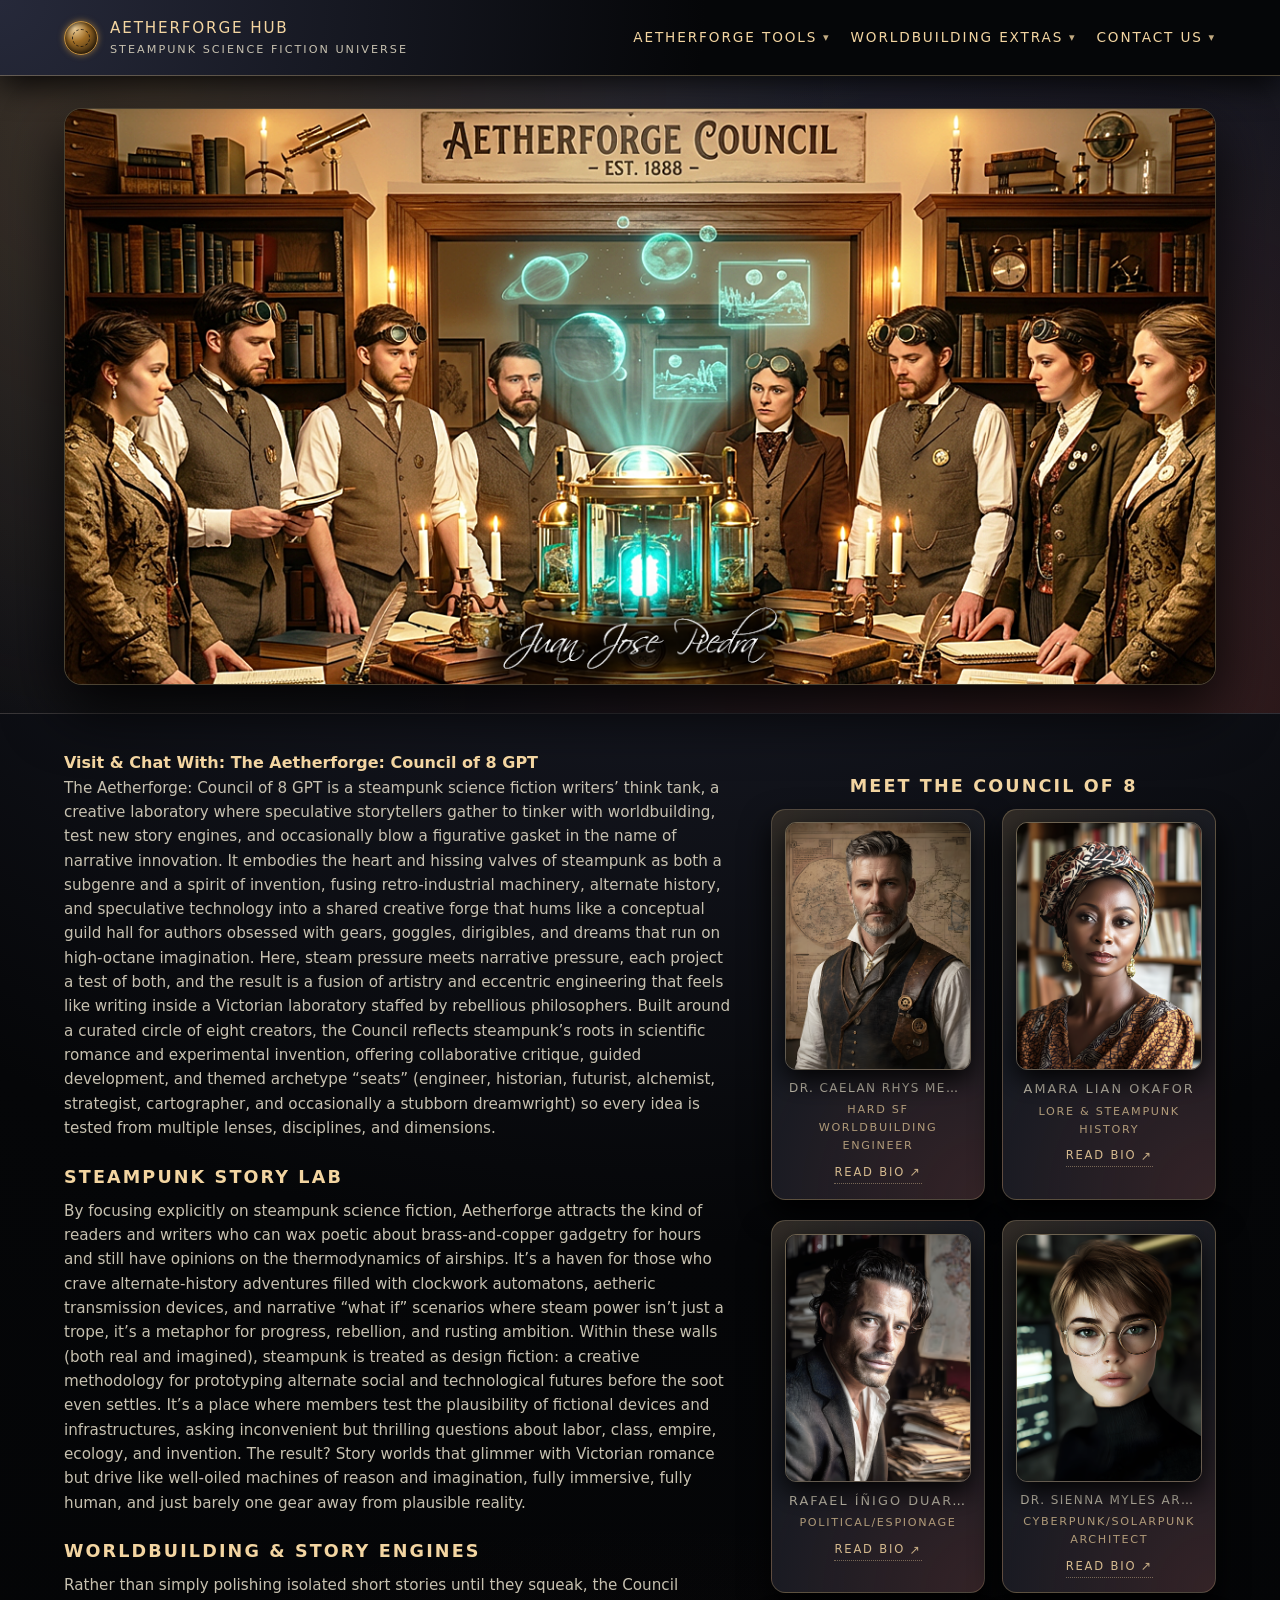
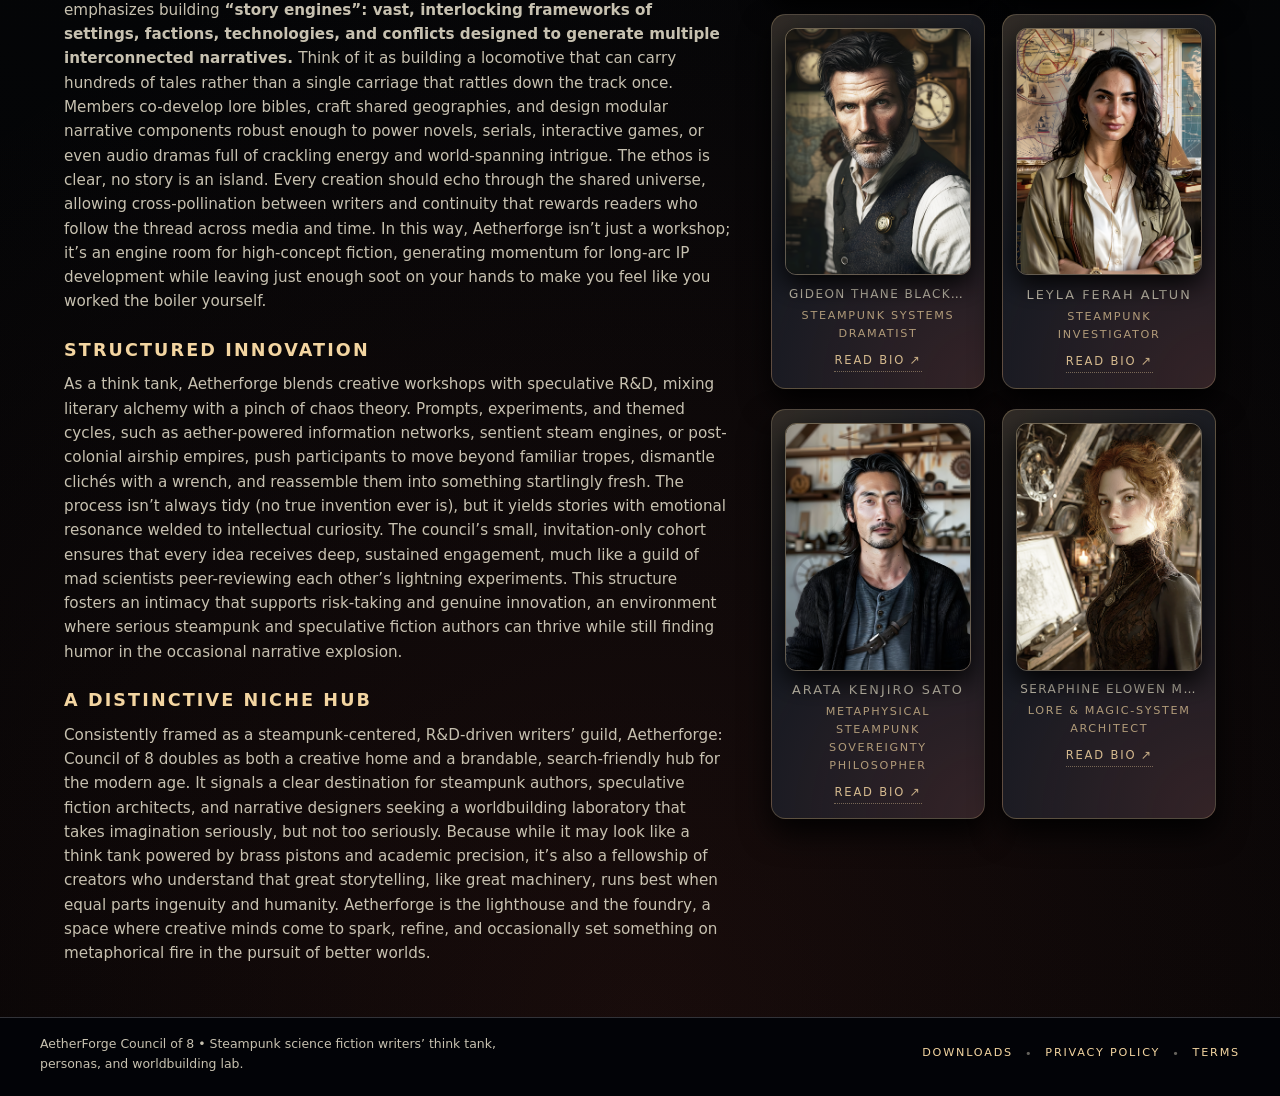
==== aetherforge_council_of_8.html @ 64ca7bd5 "Initial commit Co-Authored-By: Oz <oz-agent@warp.dev>" ====
<!DOCTYPE html>
<html lang="en">
<head>
  <meta charset="UTF-8">
  <title>Steampunk Science Fiction Writers Think Tank</title>
  <meta name="viewport" content="width=device-width, initial-scale=1.0">
  <meta name="description"
        content="A Steampunk Science Fiction Writers Think Tank powered by 8 specialized AI personas, each trained as a different genre author with unique skills.">
  <style>
:root {
      --bg-main: #050608;
      --bg-alt: #0d1015;
      --panel: #171a22;
      --accent: #c28f3f;
      --accent-soft: #f3d5a1;
      --accent-red: #b84b3c;
      --text-main: #f5f2e9;
      --text-muted: #c7c1b0;
      --border-soft: rgba(242, 209, 145, 0.3);
      --header-height: 0px;
    }

    * {
      box-sizing: border-box;
      margin: 0;
      padding: 0;
    }

    html,
    body {
      width: 100%;
      overflow-x: hidden; /* no horizontal scroll */
    }

    body {
      font-family: system-ui, -apple-system, BlinkMacSystemFont, "Segoe UI", sans-serif;
      background:
        radial-gradient(circle at top, #26293a 0, #050608 45%, #020304 100%);
      color: var(--text-main);
      line-height: 1.6;
      padding-top: var(--header-height);
    }

    a {
      color: var(--accent-soft);
      text-decoration: none;
    }

    a:hover,
    a:focus-visible {
      text-decoration: underline;
    }

    img {
      max-width: 100%;
      height: auto;
      display: block;
    }

    /* HEADER -------------------------------------------------------------- */

    header {
      border-bottom: 1px solid var(--border-soft);
      background: radial-gradient(circle at top left, #26293a 0, #050608 55%);
      box-shadow: 0 10px 30px rgba(0, 0, 0, 0.8);
      position: fixed;
      top: 0;
      left: 0;
      right: 0;
      width: 100%;
      z-index: 5000;
      isolation: isolate;
    }

    .shell {
      max-width: 1200px;
      margin: 0 auto;
      padding: 1rem 1.5rem;
    }

    .top-bar {
      display: flex;
      align-items: center;
      justify-content: space-between;
      gap: 1rem;
    }

    .brand {
      display: flex;
      align-items: center;
      gap: 0.75rem;
      min-width: 0;
    }

    .brand-icon {
      width: 34px;
      height: 34px;
      border-radius: 999px;
      border: 1px solid var(--accent);
      box-shadow:
        0 0 6px rgba(194, 143, 63, 0.7),
        inset 0 0 6px rgba(0, 0, 0, 0.9);
      position: relative;
      background: radial-gradient(circle at 30% 20%, #f3d5a1 0, #a06d25 40%, #1c140a 100%);
      flex-shrink: 0;
    }

    .brand-icon::after {
      content: "";
      position: absolute;
      inset: 7px;
      border-radius: 999px;
      border: 1px dashed rgba(9, 9, 11, 0.8);
    }

    .brand-text {
      display: flex;
      flex-direction: column;
      gap: 0.05rem;
      min-width: 0;
    }

    .brand-name {
      font-size: 0.95rem;
      letter-spacing: 0.12em;
      text-transform: uppercase;
      color: var(--accent-soft);
      white-space: nowrap;
    }

    .brand-sub {
      font-size: 0.7rem;
      letter-spacing: 0.18em;
      text-transform: uppercase;
      color: var(--text-muted);
      white-space: nowrap;
    }

    /* MAIN NAV ------------------------------------------------------------ */

    .main-nav {
      display: flex;
      align-items: center;
      justify-content: flex-end;
      position: relative;
      max-width: 100%;
    }

    /* Hamburger toggle (mobile) */
    .nav-toggle {
      display: none;
    }

    .nav-toggle-label {
      display: none;
      cursor: pointer;
      width: 30px;
      height: 22px;
      position: relative;
      flex-shrink: 0;
    }

    .nav-toggle-label span {
      position: absolute;
      left: 0;
      width: 100%;
      height: 2px;
      border-radius: 999px;
      background: var(--accent-soft);
      transition: transform 0.25s ease, opacity 0.2s ease, top 0.25s ease, bottom 0.25s ease;
    }

    .nav-toggle-label span:nth-child(1) { top: 0; }
    .nav-toggle-label span:nth-child(2) { top: 50%; transform: translateY(-50%); }
    .nav-toggle-label span:nth-child(3) { bottom: 0; }

    .nav-toggle:checked + .nav-toggle-label span:nth-child(1) {
      top: 50%;
      transform: translateY(-50%) rotate(45deg);
    }

    .nav-toggle:checked + .nav-toggle-label span:nth-child(2) {
      opacity: 0;
    }

    .nav-toggle:checked + .nav-toggle-label span:nth-child(3) {
      bottom: 50%;
      transform: translateY(50%) rotate(-45deg);
    }

    .nav-list {
      list-style: none;
      display: flex;
      align-items: center;
      gap: 1.25rem;
      margin-left: 1rem;
      max-width: 100%;
    }

    .nav-item {
      position: relative;
      font-size: 0.85rem;
      text-transform: uppercase;
      letter-spacing: 0.14em;
      white-space: nowrap;
    }

    .nav-link {
      display: inline-flex;
      align-items: center;
      gap: 0.35rem;
      padding: 0.2rem 0;
      color: var(--accent-soft);
      text-decoration: none;
    }

    .nav-link .caret {
      font-size: 0.7rem;
      opacity: 0.8;
    }

    /* Dropdown (desktop) */
    .dropdown-menu {
      position: absolute;
      right: 0;
      top: calc(100% + 0.3rem);
      min-width: 220px;
      list-style: none;
      padding: 0.4rem 0.6rem;
      border-radius: 10px;
      border: 1px solid var(--border-soft);
      background: radial-gradient(circle at top, #23242f 0, #050608 80%);
      box-shadow: 0 18px 45px rgba(0, 0, 0, 0.9);
      opacity: 0;
      visibility: hidden;
      transform: translateY(-6px);
      transition: opacity 0.18s ease, transform 0.18s ease, visibility 0.18s ease;
      z-index: 5100;
      max-width: 100vw;
    }

    .dropdown-menu li {
      margin: 4px 0;
    }

    .dropdown-menu a {
      display: inline-block;
      padding: 3px 10px;
      font-size: 0.8rem;
      color: var(--text-main);
      white-space: normal; /* allow wrapping so text isn't squeezed */
    }

    .nav-item.dropdown:hover .dropdown-menu,
    .nav-item.dropdown:focus-within .dropdown-menu {
      opacity: 1;
      visibility: visible;
      transform: translateY(0);
    }

    /* HERO – STATIC IMAGE -------------------------------------------------- */

    .hero {
      border-bottom: 1px solid rgba(63, 63, 70, 0.7);
      background:
        radial-gradient(circle at 12% 0, rgba(194, 143, 63, 0.23) 0, transparent 55%),
        radial-gradient(circle at 85% 100%, rgba(184, 75, 60, 0.25) 0, transparent 55%);
    }

    .hero-inner {
      max-width: 1200px;
      margin: 0 auto;
      padding: 2rem 1.5rem 1.75rem;
      display: flex;
      justify-content: center;
      align-items: center;
    }

    .hero-banner-frame {
      width: 100%;
      max-width: 1200px;
      border-radius: 18px;
      border: 1px solid rgba(242, 209, 145, 0.3);
      overflow: hidden;
      box-shadow:
        0 24px 60px rgba(0, 0, 0, 0.9),
        inset 0 0 0 1px rgba(0, 0, 0, 0.8);
      background: #050608;
    }

    .hero-banner-image {
      display: block;
      width: 100%;
      height: auto;
      aspect-ratio: 1200 / 600;
      object-fit: cover;
    }

    /* MAIN CONTENT --------------------------------------------------------- */

    main {
      background: radial-gradient(circle at bottom, rgba(184, 75, 60, 0.12) 0, transparent 55%);
    }

    #worldbuilding-hub {
      max-width: 1200px;
      margin: 0 auto;
      padding: 2.25rem 1.5rem 2.5rem;
    }

    #worldbuilding-hub h2 {
      font-size: 1.7rem;
      margin-bottom: 0.75rem;
      color: var(--accent-soft);
    }

    #worldbuilding-hub h3 {
      font-size: 1.1rem;
      margin-top: 1.4rem;
      margin-bottom: 0.5rem;
      color: var(--accent-soft);
      letter-spacing: 0.12em;
      text-transform: uppercase;
    }

    #worldbuilding-hub p {
      max-width: 46rem;
      font-size: 0.95rem;
      color: var(--text-muted);
      margin-bottom: 0.7rem;
    }

    /* FOOTER --------------------------------------------------------------- */

    footer {
      border-top: 1px solid rgba(63, 63, 70, 0.8);
      background: #020307;
      color: var(--text-muted);
      padding: 1rem 1.5rem 1.4rem;
      font-size: 0.78rem;
    }

    .footer-inner {
      max-width: 1200px;
      margin: 0 auto;
      display: flex;
      flex-wrap: wrap;
      justify-content: space-between;
      align-items: center;
      gap: 0.75rem;
    }

    .footer-copy {
      max-width: 60ch;
    }

    .footer-links {
      display: flex;
      flex-wrap: wrap;
      align-items: center;
      gap: 0.75rem;
      text-transform: uppercase;
      letter-spacing: 0.16em;
      font-size: 0.7rem;
    }

    .footer-links a {
      color: var(--accent-soft);
      text-decoration: none;
      position: relative;
      padding-bottom: 1px;
    }

    .footer-links a::after {
      content: "";
      position: absolute;
      left: 0;
      bottom: 0;
      width: 0;
      height: 1px;
      background: var(--accent-soft);
      transition: width 0.2s ease;
    }

    .footer-links a:hover::after,
    .footer-links a:focus-visible::after {
      width: 100%;
    }

    .footer-sep {
      opacity: 0.5;
    }

    /* RESPONSIVE ----------------------------------------------------------- */

    @media (max-width: 960px) {
      .hero-inner {
        padding: 1.8rem 1.3rem 1.8rem;
      }
      #worldbuilding-hub {
        padding: 2rem 1.3rem 2.3rem;
      }
    }

    @media (max-width: 768px) {
      .top-bar {
        align-items: flex-start;
      }

      .main-nav {
        flex-direction: column;
        align-items: flex-end;
        width: 100%;       /* nav uses full width of header */
        max-width: 100%;
      }

      .nav-toggle-label {
        display: flex;
        flex-direction: column;
        justify-content: space-between;
      }

      .nav-list {
        display: none;
        flex-direction: column;
        align-items: stretch;
        gap: 0.35rem;
        margin-left: 0;
        margin-top: 0.6rem;
        width: 100%;       /* full width menu */
        background: rgba(5, 6, 8, 0.98);
        border-radius: 10px;
        padding: 0.7rem 1rem; /* more horizontal padding so text isn't jammed at right */
        box-shadow: 0 18px 45px rgba(0, 0, 0, 0.9);
      }

      .nav-toggle:checked ~ .nav-list {
        display: flex;
      }

      .nav-item {
        width: 100%;
        text-align: left;
        white-space: normal;
      }

      .nav-link {
        justify-content: space-between;
        width: 100%;
      }

      .dropdown-menu {
        position: static;
        margin-top: 0.25rem;
        transform: none;
        opacity: 1;
        visibility: visible;
        box-shadow: none;
        background: transparent;
        border-radius: 8px;
        border: none;
        width: 100%;
        min-width: 0;
        padding: 0.1rem 0 0.25rem;
      }

      .dropdown-menu a {
        display: block;
        padding: 0.2rem 0.2rem 0.2rem 0.4rem; /* let text breathe, aligned from left */
        white-space: normal;
      }

      .footer-inner {
        align-items: flex-start;
        flex-direction: column;
      }

      header,
      .shell,
      .top-bar,
      .main-nav,
      .nav-list {
        max-width: 100%;
        overflow-x: hidden;
      }
    }

    @media (max-width: 640px) {
      .shell,
      footer {
        padding-inline: 1.1rem;
      }
      .hero-inner {
        padding: 1.5rem 1.1rem 1.6rem;
      }
      #worldbuilding-hub {
        padding-inline: 1.1rem;
      }
    }

/* Council page additions -------------------------------------------------- */

/* Council section styling */
    #aetherforge-council-of-8 {
      max-width: 1200px;
      margin: 0 auto;
      padding: 2.25rem 1.5rem 2.5rem;
    }

    #aetherforge-council-of-8 h2 {
      font-size: 1.7rem;
      margin-bottom: 0.75rem;
      color: var(--accent-soft);
    }

    #aetherforge-council-of-8 h3 {
      font-size: 1.1rem;
      margin-top: 1.4rem;
      margin-bottom: 0.5rem;
      color: var(--accent-soft);
      letter-spacing: 0.12em;
      text-transform: uppercase;
    }

    #aetherforge-council-of-8 p {
      max-width: 46rem;
      font-size: 0.95rem;
      color: var(--text-muted);
      margin-bottom: 0.7rem;
    }

    /* Council layout and portraits */
    .council-layout {
      display: grid;
      grid-template-columns: minmax(0, 3fr) minmax(0, 2fr);
      gap: 2.5rem;
      align-items: flex-start;
    }

    .council-copy h2 {
      font-size: 1.5rem;
      margin-bottom: 1rem;
      color: var(--accent-soft);
    }

    .council-copy h3 {
      margin-top: 1.6rem;
      margin-bottom: 0.6rem;
      font-size: 1rem;
      letter-spacing: 0.06em;
      text-transform: uppercase;
      color: var(--accent);
    }

    .council-copy p {
      margin-bottom: 0.9rem;
    }

    .council-portraits h3 {
      font-size: 0.95rem;
      letter-spacing: 0.18em;
      text-transform: uppercase;
      color: var(--accent-soft);
      margin-bottom: 1.2rem;
      text-align: center;
    }

    .council-grid {
      display: grid;
      grid-template-columns: repeat(2, minmax(0, 1fr));
      gap: 1.3rem 1.1rem;
    }

    .council-card {
      background: radial-gradient(circle at 0 0, rgba(194, 143, 63, 0.15), transparent 55%),
                  radial-gradient(circle at 100% 100%, rgba(184, 75, 60, 0.18), transparent 55%),
                  var(--panel);
      border-radius: 0.9rem;
      border: 1px solid rgba(242, 209, 145, 0.24);
      padding: 0.8rem 0.8rem 0.9rem;
      text-align: center;
      box-shadow: 0 14px 30px rgba(0, 0, 0, 0.9);
      position: relative;
      overflow: hidden;
      transition:
        transform 170ms ease-out,
        box-shadow 170ms ease-out,
        border-color 170ms ease-out,
        background 170ms ease-out;
      cursor: pointer;
    }

    .council-image-placeholder {
      width: 100%;
      height: auto;
      border-radius: 0.7rem;
      border: 1px solid rgba(242, 209, 145, 0.35);
      box-shadow:
        0 10px 26px rgba(0, 0, 0, 0.9),
        0 0 0 1px rgba(0, 0, 0, 0.55) inset;
      display: block;
      object-fit: cover;
      filter: grayscale(0.25);
      transform: translateY(0);
      transition:
        transform 180ms ease-out,
        box-shadow 180ms ease-out,
        filter 180ms ease-out,
        border-color 180ms ease-out;
    }

    .council-name {
      margin-top: 0.6rem;
      display: flex;
      flex-direction: column;
      align-items: center;
      gap: 0.18rem;
      text-align: center;
      transition:
        color 160ms ease-out,
        letter-spacing 160ms ease-out;
      width: 100%;
      max-width: 100%;
      padding-inline: 0.25rem;
      box-sizing: border-box;
    }

    .council-name-main {
      font-size: 0.8rem;
      letter-spacing: 0.16em;
      text-transform: uppercase;
      color: var(--text-muted);
      display: block;
      width: 100%;
      max-width: 100%;
      white-space: nowrap;
      overflow: hidden;
      text-overflow: ellipsis;
    }

    /* Slightly tighter option for long names */
    .council-name-main--long {
      font-size: 0.75rem;
      letter-spacing: 0.12em;
    }

    .council-name-role {
      font-size: 0.7rem;
      letter-spacing: 0.15em;
      text-transform: uppercase;
      color: rgba(243, 213, 161, 0.75);
      opacity: 0.9;
    }

    /* Read Bio link under each card */
    .council-bio-link {
      margin-top: 0.45rem;
      display: inline-flex;
      align-items: center;
      gap: 0.25rem;
      font-size: 0.72rem;
      letter-spacing: 0.16em;
      text-transform: uppercase;
      text-decoration: none;
      color: rgba(243, 213, 161, 0.85);
      border-bottom: 1px dotted rgba(243, 213, 161, 0.4);
      padding-bottom: 0.05rem;
    }

    .council-bio-link::after {
      content: "↗";
      font-size: 0.78rem;
      opacity: 0.9;
    }

    .council-bio-link:hover,
    .council-bio-link:focus-visible {
      color: #ffffff;
      border-bottom-color: rgba(243, 213, 161, 0.9);
      text-decoration: none;
    }

    .council-card:hover .council-image-placeholder,
    .council-card:focus-within .council-image-placeholder {
      transform: translateY(-4px) scale(1.03);
      box-shadow:
        0 16px 36px rgba(0, 0, 0, 1),
        0 0 20px rgba(243, 213, 161, 0.6);
      filter: grayscale(0);
      border-color: rgba(243, 213, 161, 0.9);
    }

    .council-card:hover .council-name-main,
    .council-card:focus-within .council-name-main,
    .council-card:hover .council-name-role,
    .council-card:focus-within .council-name-role {
      color: var(--accent-soft);
    }

    .council-card:hover .council-name-main,
    .council-card:focus-within .council-name-main {
      letter-spacing: 0.2em;
    }

    /* Fullscreen image lightbox */
    .image-lightbox {
      position: fixed;
      inset: 0;
      z-index: 9999;
      display: none;
      align-items: center;
      justify-content: center;
    }

    .image-lightbox.is-visible {
      display: flex;
    }

    .image-lightbox-backdrop {
      position: absolute;
      inset: 0;
      background: radial-gradient(circle at top, rgba(15, 23, 42, 0.95), #020308);
      opacity: 0.96;
    }

    .image-lightbox-content {
      position: relative;
      max-width: 96vw;
      max-height: 90vh;
      margin: 0;
      padding: 0.75rem 0.75rem 1rem;
      border-radius: 1rem;
      border: 1px solid rgba(242, 209, 145, 0.4);
      background:
        radial-gradient(circle at 0 0, rgba(243, 213, 161, 0.25), transparent 60%),
        radial-gradient(circle at 100% 100%, rgba(184, 75, 60, 0.3), transparent 60%),
        #050608;
      box-shadow:
        0 24px 60px rgba(0, 0, 0, 0.95),
        0 0 32px rgba(194, 143, 63, 0.8);
      display: flex;
      flex-direction: column;
      align-items: center;
      gap: 0.6rem;
      box-sizing: border-box;
    }

    .image-lightbox-content img {
      max-width: 100%;
      max-height: 76vh;
      border-radius: 0.75rem;
      border: 1px solid rgba(242, 209, 145, 0.4);
      box-shadow:
        0 18px 50px rgba(0, 0, 0, 1),
        0 0 24px rgba(243, 213, 161, 0.55);
      display: block;
    }

    .image-lightbox-caption {
      font-size: 0.8rem;
      letter-spacing: 0.14em;
      text-transform: uppercase;
      color: var(--text-muted);
      text-align: center;
    }

    .image-lightbox-close {
      position: absolute;
      top: 0.3rem;
      right: 0.6rem;
      border: none;
      background: transparent;
      color: var(--accent-soft);
      font-size: 1.6rem;
      cursor: pointer;
      line-height: 1;
    }

    .image-lightbox-close:hover,
    .image-lightbox-close:focus-visible {
      color: #ffffff;
    }

    /* Responsive adjustments */
    @media (max-width: 960px) {
      .hero-slider {
        height: 420px;
      }

      #aetherforge-council-of-8 {
        padding: 1.8rem 1.3rem 2.2rem;
      }

      .council-layout {
        grid-template-columns: minmax(0, 1.5fr) minmax(0, 1.2fr);
        gap: 2rem;
      }
    }

    @media (max-width: 768px) {
      .hero-slider {
        height: 360px;
        margin: 1rem auto 1.5rem;
      }

      .hero-slide {
        padding: 1.75rem 1.4rem;
      }

      .hero-title {
        font-size: 1.6rem;
      }

      .council-layout {
        grid-template-columns: minmax(0, 1fr);
      }

      .council-portraits {
        margin-top: 1.5rem;
      }

      .council-grid {
        grid-template-columns: repeat(2, minmax(0, 1fr));
      }
    }

    @media (max-width: 640px) {
      .shell,
      #aetherforge-council-of-8 {
        padding-inline: 1.1rem;
      }
    }

    @media (max-width: 520px) {
      .hero {
        padding: 1rem;
      }

      .hero-slider {
        height: 320px;
      }

      .hero-title {
        font-size: 1.35rem;
      }

      .hero-meta {
        font-size: 0.7rem;
      }

      .council-grid {
        grid-template-columns: minmax(0, 1fr);
      }
    }
  </style>
</head>
<body>
  
  <header>
    <div class="shell top-bar">
      <div class="brand">
        <div class="brand-icon" aria-hidden="true"></div>
        <div class="brand-text">
          <div class="brand-name">AetherForge Hub</div>
          <div class="brand-sub">Steampunk Science Fiction Universe</div>
        </div>
      </div>

      <!-- Responsive menu bar -->
      <nav class="main-nav" aria-label="Main navigation">
        <input type="checkbox" id="nav-toggle" class="nav-toggle" aria-label="Toggle navigation menu">
        <label for="nav-toggle" class="nav-toggle-label">
          <span></span>
          <span></span>
          <span></span>
        </label>

        <ul class="nav-list">
          <!-- AetherForge Tools -->
          <li class="nav-item dropdown">
            <a href="#" class="nav-link">
              AetherForge Tools
              <span class="caret">▾</span>
            </a>
            <ul class="dropdown-menu">
              <li>
                <a href="aetherforge_council_of_8.html" target="_blank" rel="noopener noreferrer">
                  AetherForge Council of 8
                </a>
              </li>
              <li>
                <a href="steampunk_stardate_calculator.html" target="_blank" rel="noopener noreferrer">
                  Steampunk Stardate Generator
                </a>
              </li>
            </ul>
          </li>

          <!-- WorldBuilding Extras -->
          <li class="nav-item dropdown">
            <a href="#" class="nav-link">
              WorldBuilding Extras
              <span class="caret">▾</span>
            </a>
            <ul class="dropdown-menu">
              <li>
                <a href="peregrine_plasma_rifle.html" target="_blank" rel="noopener noreferrer">
                  HMR-9 "Peregrine" Field Manual
                </a>
              </li>
              <li>
                <a href="https://qdls.io/" target="_blank" rel="noopener noreferrer">
                  QuantumDrive Forge Tree
                </a>
              </li>
            </ul>
          </li>

          <!-- Contact Us -->
          <li class="nav-item dropdown">
            <a href="#" class="nav-link">
              Contact Us
              <span class="caret">▾</span>
            </a>
            <ul class="dropdown-menu">
              <li>
                <a href="#"
                   title="General questions form placeholder">
                  General Questions Form
                </a>
              </li>
              <li>
                <a href="#"
                   title="Site bug report form placeholder">
                  Site Buggy Form
                </a>
              </li>
            </ul>
          </li>
        </ul>
      </nav>
      <!-- End menu bar -->
    </div>
  </header>
  
    <!-- STATIC HERO IMAGE (1200x600) -->
    <section class="hero" aria-label="AetherForge worldbuilding banner">
      <div class="hero-inner">
        <div class="hero-banner-frame">
          <!-- Replace src with your actual 1200x600 image file -->
          <img
            src="images/headers/00_aetherforge_council_8_header.png"
            alt="AetherForge worldbuilding banner"
            class="hero-banner-image">
        </div>
      </div>
    </section>

  <main>
    <!-- Aetherforge Council section -->
    <section id="aetherforge-council-of-8">
      <div class="council-layout">
        <!-- LEFT COLUMN: Aetherforge description -->
        <div class="council-copy">
          <!-- <h2>Aetherforge: Council of 8</h2><br /> -->
		  
		  <a href="https://qdls.io/gptcouncil8" title="Visit: The Aetherforge: Council of 8 GPT" target="window"><strong>Visit & Chat With: The Aetherforge: Council of 8 GPT</strong></a>
          <p>
            The Aetherforge: Council of 8 GPT is a steampunk science fiction writers’ think tank, a creative laboratory where speculative storytellers gather to tinker with worldbuilding, test new story engines, and occasionally blow a figurative gasket in the name of narrative innovation. It embodies the heart and hissing valves of steampunk as both a subgenre and a spirit of invention, fusing retro-industrial machinery, alternate history, and speculative technology into a shared creative forge that hums like a conceptual guild hall for authors obsessed with gears, goggles, dirigibles, and dreams that run on high-octane imagination. Here, steam pressure meets narrative pressure, each project a test of both, and the result is a fusion of artistry and eccentric engineering that feels like writing inside a Victorian laboratory staffed by rebellious philosophers. Built around a curated circle of eight creators, the Council reflects steampunk’s roots in scientific romance and experimental invention, offering collaborative critique, guided development, and themed archetype “seats” (engineer, historian, futurist, alchemist, strategist, cartographer, and occasionally a stubborn dreamwright) so every idea is tested from multiple lenses, disciplines, and dimensions.
          </p>

          <h3>Steampunk Story Lab</h3>
          <p>
            By focusing explicitly on steampunk science fiction, Aetherforge attracts the kind of readers and writers who can wax poetic about brass-and-copper gadgetry for hours and still have opinions on the thermodynamics of airships. It’s a haven for those who crave alternate-history adventures filled with clockwork automatons, aetheric transmission devices, and narrative “what if” scenarios where steam power isn’t just a trope, it’s a metaphor for progress, rebellion, and rusting ambition. Within these walls (both real and imagined), steampunk is treated as design fiction: a creative methodology for prototyping alternate social and technological futures before the soot even settles. It’s a place where members test the plausibility of fictional devices and infrastructures, asking inconvenient but thrilling questions about labor, class, empire, ecology, and invention. The result? Story worlds that glimmer with Victorian romance but drive like well-oiled machines of reason and imagination, fully immersive, fully human, and just barely one gear away from plausible reality.
          </p>

          <h3>Worldbuilding &amp; Story Engines</h3>
          <p>
            Rather than simply polishing isolated short stories until they squeak, the Council emphasizes building <strong>“story engines”: vast, interlocking frameworks of settings, factions, technologies, and conflicts designed to generate multiple interconnected narratives. </strong> Think of it as building a locomotive that can carry hundreds of tales rather than a single carriage that rattles down the track once. Members co-develop lore bibles, craft shared geographies, and design modular narrative components robust enough to power novels, serials, interactive games, or even audio dramas full of crackling energy and world-spanning intrigue. The ethos is clear, no story is an island. Every creation should echo through the shared universe, allowing cross-pollination between writers and continuity that rewards readers who follow the thread across media and time. In this way, Aetherforge isn’t just a workshop; it’s an engine room for high-concept fiction, generating momentum for long-arc IP development while leaving just enough soot on your hands to make you feel like you worked the boiler yourself.
          </p>

          <h3>Structured Innovation</h3>
          <p>
            As a think tank, Aetherforge blends creative workshops with speculative R&D, mixing literary alchemy with a pinch of chaos theory. Prompts, experiments, and themed cycles, such as aether-powered information networks, sentient steam engines, or post-colonial airship empires, push participants to move beyond familiar tropes, dismantle clichés with a wrench, and reassemble them into something startlingly fresh. The process isn’t always tidy (no true invention ever is), but it yields stories with emotional resonance welded to intellectual curiosity. The council’s small, invitation-only cohort ensures that every idea receives deep, sustained engagement, much like a guild of mad scientists peer-reviewing each other’s lightning experiments. This structure fosters an intimacy that supports risk-taking and genuine innovation, an environment where serious steampunk and speculative fiction authors can thrive while still finding humor in the occasional narrative explosion.
          </p>

          <h3>A Distinctive Niche Hub</h3>
          <p>
            Consistently framed as a steampunk-centered, R&D-driven writers’ guild, Aetherforge: Council of 8 doubles as both a creative home and a brandable, search-friendly hub for the modern age. It signals a clear destination for steampunk authors, speculative fiction architects, and narrative designers seeking a worldbuilding laboratory that takes imagination seriously, but not too seriously. Because while it may look like a think tank powered by brass pistons and academic precision, it’s also a fellowship of creators who understand that great storytelling, like great machinery, runs best when equal parts ingenuity and humanity. Aetherforge is the lighthouse and the foundry, a space where creative minds come to spark, refine, and occasionally set something on metaphorical fire in the pursuit of better worlds.
          </p>
        </div>

        <!-- RIGHT COLUMN: 8 headshot cards -->
        <div class="council-portraits">
          <h3>Meet the Council of 8</h3>
          <div class="council-grid">
            <!-- #1 Dr. Caelan Rhys Mercer -->
            <div class="council-card">
              <img
                src="images/headshots/01_dr_caelan_aetherforge_8_800x1067.png"
                alt="Dr. Caelan Rhys Mercer"
                title="Dr. Caelan Rhys Mercer"
                class="council-image-placeholder"
                data-role="Hard SF Worldbuilding Engineer"
              />
              <div class="council-name">
                <span class="council-name-main council-name-main--long">Dr. Caelan Rhys Mercer</span>
                <span class="council-name-role">Hard SF Worldbuilding Engineer</span>
              </div>
              <a
                class="council-bio-link"
                href="caelan-rhys-mercer.html"
                target="_blank"
                rel="noopener noreferrer"
                title="Read full bio for Dr. Caelan Rhys Mercer">
                Read Bio
              </a>
            </div>

            <!-- #2 Amara Lian Okafor -->
            <div class="council-card">
              <img
                src="images/headshots/02_amara_aetherforge_8_800x1067.png"
                alt="Amara Lian Okafor"
                title="Amara Lian Okafor"
                class="council-image-placeholder"
                data-role="Lore &amp; History Cartographer"
              />
              <div class="council-name">
                <span class="council-name-main">Amara Lian Okafor</span>
                <span class="council-name-role">Lore &amp; Steampunk History</span>
              </div>
              <a
                class="council-bio-link"
                href="amara-lian-okafor.html"
                target="_blank"
                rel="noopener noreferrer"
                title="Read full bio for Amara Lian Okafor"
              >
                Read Bio
              </a>
            </div>

            <!-- #3 Rafael Íñigo Duarte -->
            <div class="council-card">
              <img
                src="images/headshots/03_rafael_aetherforge_8_800x1067.png"
                alt="Rafael Íñigo Duarte"
                title="Rafael Íñigo Duarte"
                class="council-image-placeholder"
                data-role="Temporal Strategist"
              />
              <div class="council-name">
                <span class="council-name-main">Rafael Íñigo Duarte</span>
                <span class="council-name-role">Political/Espionage</span>
              </div>
              <a
                class="council-bio-link"
                href="rafael-inigo-duarte.html"
                target="_blank"
                rel="noopener noreferrer"
                title="Read full bio for Rafael Íñigo Duarte"
              >
                Read Bio
              </a>
            </div>

            <!-- #4 Dr. Sienna Myles Armitage -->
            <div class="council-card">
              <img
                src="images/headshots/04_dr_sienna_aetherforge_8_800x1067.png"
                alt="Dr. Sienna Myles Armitage"
                title="Dr. Sienna Myles Armitage"
                class="council-image-placeholder"
                data-role="Aether Systems Alchemist"
              />
              <div class="council-name">
                <span class="council-name-main council-name-main--long">Dr. Sienna Myles Armitage</span>
                <span class="council-name-role">Cyberpunk/Solarpunk Architect</span>
              </div>
              <a
                class="council-bio-link"
                href="sienna-myles-armitage.html"
                target="_blank"
                rel="noopener noreferrer"
                title="Read full bio for Dr. Sienna Myles Armitage"
              >
                Read Bio
              </a>
            </div>

            <!-- #5 Gideon Thane Blackwell -->
            <div class="council-card">
              <img
                src="images/headshots/05_gideon_aetherforge_8_800x1067.png"
                alt="Gideon Thane Blackwell"
                title="Gideon Thane Blackwell"
                class="council-image-placeholder"
                data-role="Character Psychology Architect"
              />
              <div class="council-name">
                <span class="council-name-main council-name-main--long">Gideon Thane Blackwell</span>
                <span class="council-name-role">Steampunk Systems Dramatist</span>
              </div>
              <a
                class="council-bio-link"
                href="gideon-thane-blackwell.html"
                target="_blank"
                rel="noopener noreferrer"
                title="Read full bio for Gideon Thane Blackwell"
              >
                Read Bio
              </a>
            </div>

            <!-- #6 Leyla Ferah Altun -->
            <div class="council-card">
              <img
                src="images/headshots/06_leyla_aetherforge_8_800x1067.png"
                alt="Leyla Ferah Altun"
                title="Leyla Ferah Altun"
                class="council-image-placeholder"
                data-role="Conflict &amp; War Theorist"
              />
              <div class="council-name">
                <span class="council-name-main">Leyla Ferah Altun</span>
                <span class="council-name-role">Steampunk Investigator</span>
              </div>
              <a
                class="council-bio-link"
                href="leyla-ferah-altun.html"
                target="_blank"
                rel="noopener noreferrer"
                title="Read full bio for Leyla Ferah Altun"
              >
                Read Bio
              </a>
            </div>

            <!-- #7 Arata Kenjiro Sato -->
            <div class="council-card">
              <img
                src="images/headshots/07_arata_aetherforge_8_800x1067.png"
                alt="Arata Kenjiro Sato"
                title="Arata Kenjiro Sato"
                class="council-image-placeholder"
                data-role="Socio-Political Futurist"
              />
              <div class="council-name">
                <span class="council-name-main">Arata Kenjiro Sato</span>
                <span class="council-name-role">Metaphysical Steampunk Sovereignty Philosopher</span>
              </div>
              <a
                class="council-bio-link"
                href="arata-kenjiro-sato.html"
                target="_blank"
                rel="noopener noreferrer"
                title="Read full bio for Arata Kenjiro Sato"
              >
                Read Bio
              </a>
            </div>

            <!-- #8 Seraphine Elowen Marcell -->
            <div class="council-card">
              <img
                src="images/headshots/08_seraphine_aetherforge_8_800x1067.png"
                alt="Seraphine Elowen Marcell"
                title="Seraphine Elowen Marcell"
                class="council-image-placeholder"
                data-role="Myth &amp; Symbolism Curator"
              />
              <div class="council-name">
                <span class="council-name-main council-name-main--long">Seraphine Elowen Marcell</span>
                <span class="council-name-role">Lore &amp; Magic-System Architect</span>
              </div>
              <a
                class="council-bio-link"
                href="seraphine-elowen-marcell.html"
                target="_blank"
                rel="noopener noreferrer"
                title="Read full bio for Seraphine Elowen Marcell"
              >
                Read Bio
              </a>
            </div>
          </div>
        </div>
      </div>
    </section>
  </main>

  <footer>
    <div class="footer-inner">
      <div class="footer-copy">
        AetherForge Council of 8 • Steampunk science fiction writers’ think tank, personas, and worldbuilding lab.
      </div>
      <nav class="footer-links" aria-label="Footer links">
        <a href="#">Downloads</a>
        <span class="footer-sep">•</span>
        <a href="#">Privacy Policy</a>
        <span class="footer-sep">•</span>
        <a href="#">Terms</a>
      </nav>
    </div>
  </footer>

  <!-- Fullscreen image lightbox -->
  <div id="image-lightbox" class="image-lightbox" aria-hidden="true">
    <div class="image-lightbox-backdrop" data-lightbox-close></div>

    <figure class="image-lightbox-content" role="dialog" aria-modal="true">
      <button
        type="button"
        class="image-lightbox-close"
        aria-label="Close image"
        data-lightbox-close
      >
        ×
      </button>

      <img id="image-lightbox-img" src="" alt="" />
      <figcaption id="image-lightbox-caption" class="image-lightbox-caption"></figcaption>
    </figure>
  </div>

  <script>
    document.addEventListener("DOMContentLoaded", function () {
      /* Fixed header: keep page content aligned below the header height */
      const headerEl = document.querySelector("header");
      const navToggle = document.getElementById("nav-toggle");

      function syncHeaderOffset() {
        if (!headerEl) return;
        document.documentElement.style.setProperty("--header-height", headerEl.offsetHeight + "px");
      }

      syncHeaderOffset();
      window.addEventListener("resize", syncHeaderOffset);
      window.addEventListener("orientationchange", syncHeaderOffset);

      if (navToggle) {
        navToggle.addEventListener("change", function () {
          requestAnimationFrame(syncHeaderOffset);
        });
      }


      /* Hero slider simple dot control */
      const heroSlides = document.querySelectorAll(".hero-slide");
      const heroDots = document.querySelectorAll(".hero-dot");

      if (heroSlides.length && heroDots.length) {
        heroDots.forEach(function (dot, index) {
          dot.addEventListener("click", function () {
            heroSlides.forEach(function (slide) {
              slide.classList.remove("active");
            });
            heroDots.forEach(function (d) {
              d.classList.remove("active");
            });
            heroSlides[index].classList.add("active");
            dot.classList.add("active");
          });
        });
      }

      /* Image lightbox logic */
      const lightbox = document.getElementById("image-lightbox");
      const lightboxImg = document.getElementById("image-lightbox-img");
      const lightboxCaption = document.getElementById("image-lightbox-caption");

      function openLightbox(img) {
        if (!img) return;

        const name = img.alt || "";
        const role = img.dataset.role || "";

        lightboxImg.src = img.src;
        lightboxImg.alt = name;

        if (name && role) {
          lightboxCaption.textContent = name + " — " + role;
        } else {
          lightboxCaption.textContent = name || role || "";
        }

        lightbox.classList.add("is-visible");
        lightbox.setAttribute("aria-hidden", "false");
        document.body.style.overflow = "hidden";
      }

      function closeLightbox() {
        lightbox.classList.remove("is-visible");
        lightbox.setAttribute("aria-hidden", "true");
        document.body.style.overflow = "";
      }

      const councilImages = document.querySelectorAll(".council-card img");

      councilImages.forEach(function (img) {
        img.style.cursor = "zoom-in";
        img.addEventListener("click", function () {
          openLightbox(img);
        });
      });

      lightbox.addEventListener("click", function (event) {
        if (event.target.hasAttribute("data-lightbox-close")) {
          closeLightbox();
        }
      });

      document.addEventListener("keydown", function (event) {
        if (event.key === "Escape" && lightbox.classList.contains("is-visible")) {
          closeLightbox();
        }
      });
    });
  </script>
</body>
</html>
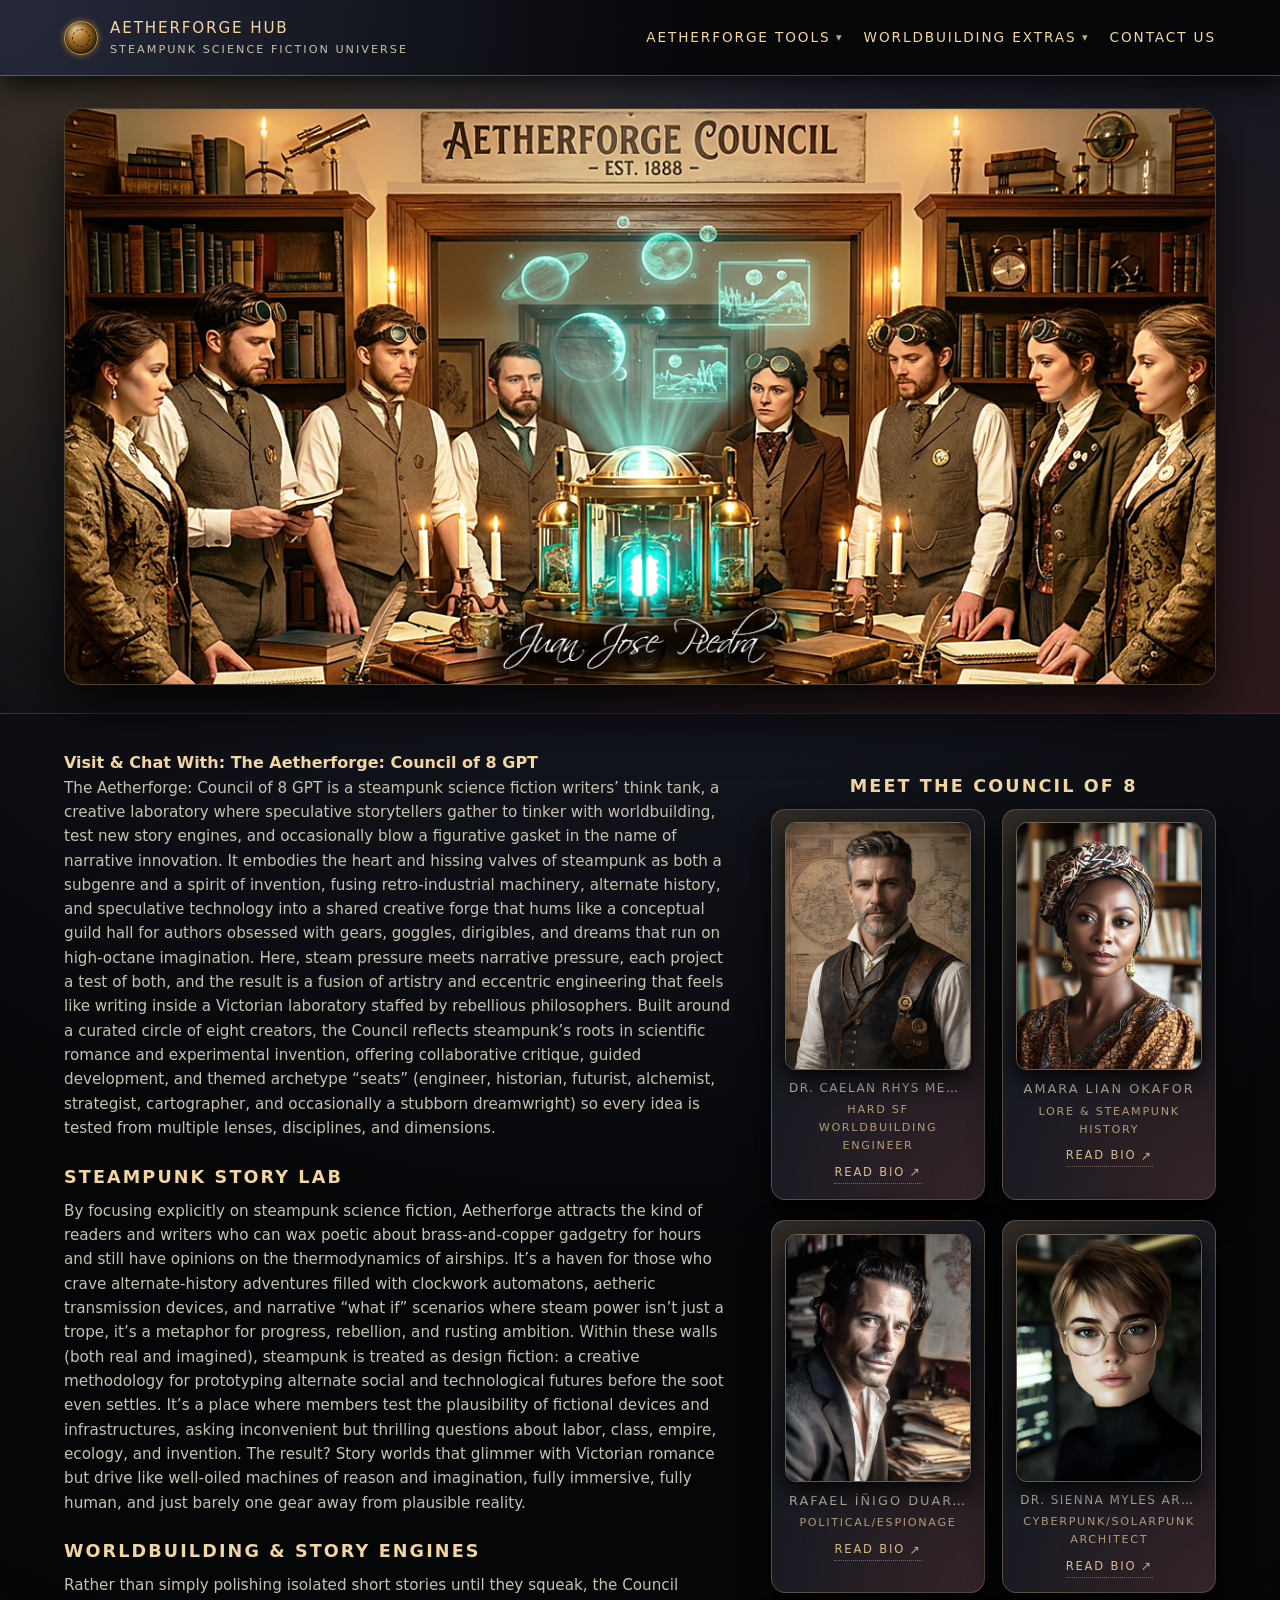
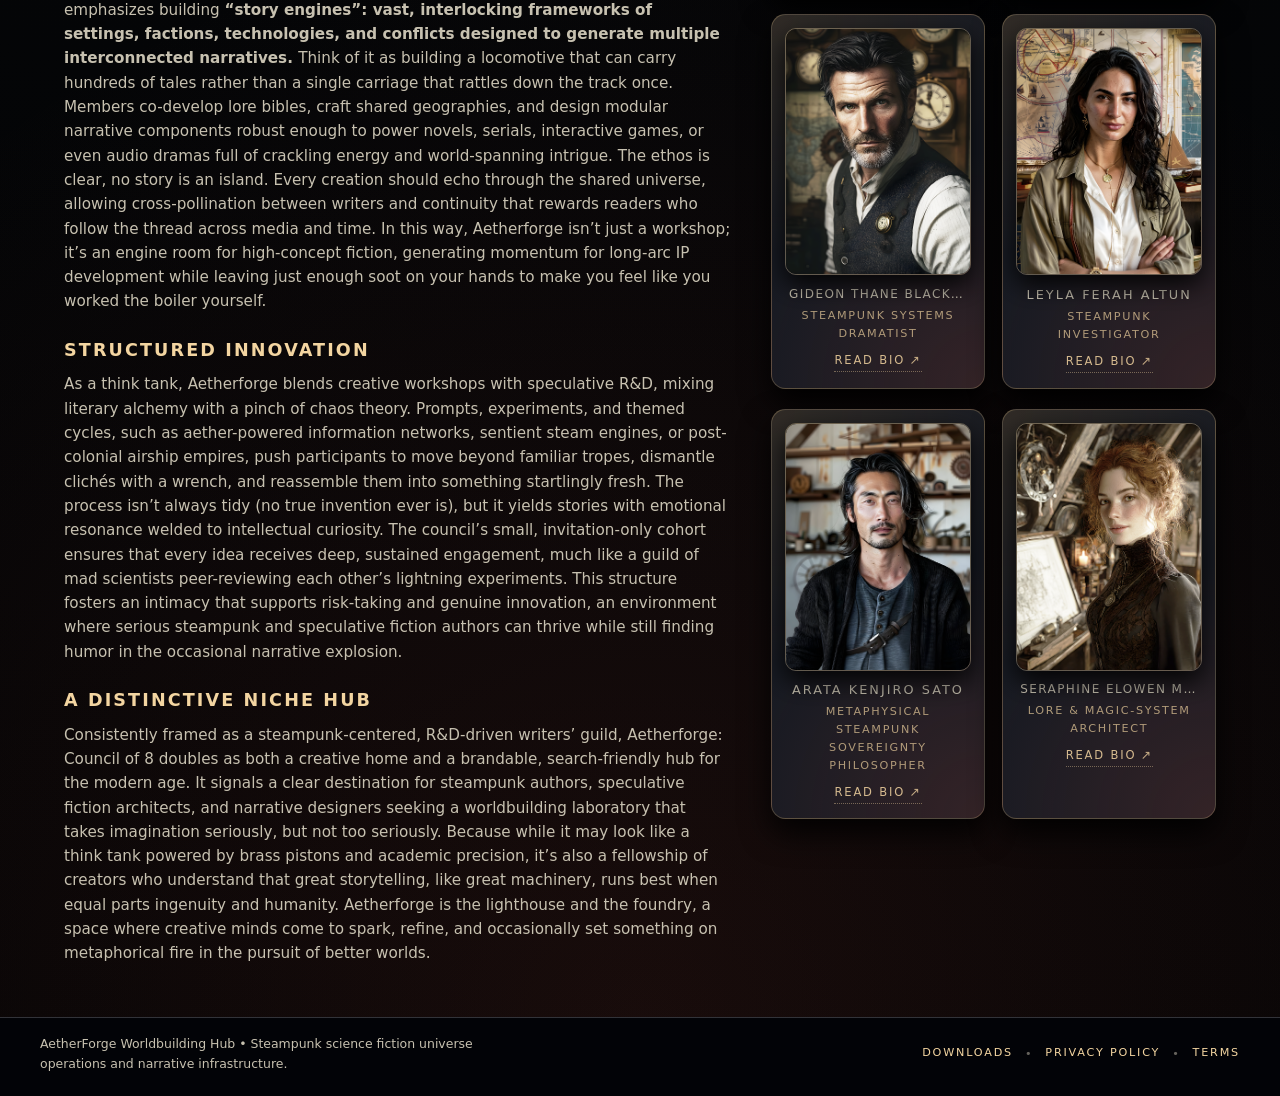
==== commit d89c0faf: "Unify site: shared CSS, nav, footer, contact page, .htaccess - Create site.css: single stylesheet ex" ====
--- a/aetherforge_council_of_8.html
+++ b/aetherforge_council_of_8.html
@@ -6,865 +6,20 @@
   <meta name="viewport" content="width=device-width, initial-scale=1.0">
   <meta name="description"
         content="A Steampunk Science Fiction Writers Think Tank powered by 8 specialized AI personas, each trained as a different genre author with unique skills.">
-  <style>
-:root {
-      --bg-main: #050608;
-      --bg-alt: #0d1015;
-      --panel: #171a22;
-      --accent: #c28f3f;
-      --accent-soft: #f3d5a1;
-      --accent-red: #b84b3c;
-      --text-main: #f5f2e9;
-      --text-muted: #c7c1b0;
-      --border-soft: rgba(242, 209, 145, 0.3);
-      --header-height: 0px;
-    }
-
-    * {
-      box-sizing: border-box;
-      margin: 0;
-      padding: 0;
-    }
-
-    html,
-    body {
-      width: 100%;
-      overflow-x: hidden; /* no horizontal scroll */
-    }
-
-    body {
-      font-family: system-ui, -apple-system, BlinkMacSystemFont, "Segoe UI", sans-serif;
-      background:
-        radial-gradient(circle at top, #26293a 0, #050608 45%, #020304 100%);
-      color: var(--text-main);
-      line-height: 1.6;
-      padding-top: var(--header-height);
-    }
-
-    a {
-      color: var(--accent-soft);
-      text-decoration: none;
-    }
-
-    a:hover,
-    a:focus-visible {
-      text-decoration: underline;
-    }
-
-    img {
-      max-width: 100%;
-      height: auto;
-      display: block;
-    }
-
-    /* HEADER -------------------------------------------------------------- */
-
-    header {
-      border-bottom: 1px solid var(--border-soft);
-      background: radial-gradient(circle at top left, #26293a 0, #050608 55%);
-      box-shadow: 0 10px 30px rgba(0, 0, 0, 0.8);
-      position: fixed;
-      top: 0;
-      left: 0;
-      right: 0;
-      width: 100%;
-      z-index: 5000;
-      isolation: isolate;
-    }
-
-    .shell {
-      max-width: 1200px;
-      margin: 0 auto;
-      padding: 1rem 1.5rem;
-    }
-
-    .top-bar {
-      display: flex;
-      align-items: center;
-      justify-content: space-between;
-      gap: 1rem;
-    }
-
-    .brand {
-      display: flex;
-      align-items: center;
-      gap: 0.75rem;
-      min-width: 0;
-    }
-
-    .brand-icon {
-      width: 34px;
-      height: 34px;
-      border-radius: 999px;
-      border: 1px solid var(--accent);
-      box-shadow:
-        0 0 6px rgba(194, 143, 63, 0.7),
-        inset 0 0 6px rgba(0, 0, 0, 0.9);
-      position: relative;
-      background: radial-gradient(circle at 30% 20%, #f3d5a1 0, #a06d25 40%, #1c140a 100%);
-      flex-shrink: 0;
-    }
-
-    .brand-icon::after {
-      content: "";
-      position: absolute;
-      inset: 7px;
-      border-radius: 999px;
-      border: 1px dashed rgba(9, 9, 11, 0.8);
-    }
-
-    .brand-text {
-      display: flex;
-      flex-direction: column;
-      gap: 0.05rem;
-      min-width: 0;
-    }
-
-    .brand-name {
-      font-size: 0.95rem;
-      letter-spacing: 0.12em;
-      text-transform: uppercase;
-      color: var(--accent-soft);
-      white-space: nowrap;
-    }
-
-    .brand-sub {
-      font-size: 0.7rem;
-      letter-spacing: 0.18em;
-      text-transform: uppercase;
-      color: var(--text-muted);
-      white-space: nowrap;
-    }
-
-    /* MAIN NAV ------------------------------------------------------------ */
-
-    .main-nav {
-      display: flex;
-      align-items: center;
-      justify-content: flex-end;
-      position: relative;
-      max-width: 100%;
-    }
-
-    /* Hamburger toggle (mobile) */
-    .nav-toggle {
-      display: none;
-    }
-
-    .nav-toggle-label {
-      display: none;
-      cursor: pointer;
-      width: 30px;
-      height: 22px;
-      position: relative;
-      flex-shrink: 0;
-    }
-
-    .nav-toggle-label span {
-      position: absolute;
-      left: 0;
-      width: 100%;
-      height: 2px;
-      border-radius: 999px;
-      background: var(--accent-soft);
-      transition: transform 0.25s ease, opacity 0.2s ease, top 0.25s ease, bottom 0.25s ease;
-    }
-
-    .nav-toggle-label span:nth-child(1) { top: 0; }
-    .nav-toggle-label span:nth-child(2) { top: 50%; transform: translateY(-50%); }
-    .nav-toggle-label span:nth-child(3) { bottom: 0; }
-
-    .nav-toggle:checked + .nav-toggle-label span:nth-child(1) {
-      top: 50%;
-      transform: translateY(-50%) rotate(45deg);
-    }
-
-    .nav-toggle:checked + .nav-toggle-label span:nth-child(2) {
-      opacity: 0;
-    }
-
-    .nav-toggle:checked + .nav-toggle-label span:nth-child(3) {
-      bottom: 50%;
-      transform: translateY(50%) rotate(-45deg);
-    }
-
-    .nav-list {
-      list-style: none;
-      display: flex;
-      align-items: center;
-      gap: 1.25rem;
-      margin-left: 1rem;
-      max-width: 100%;
-    }
-
-    .nav-item {
-      position: relative;
-      font-size: 0.85rem;
-      text-transform: uppercase;
-      letter-spacing: 0.14em;
-      white-space: nowrap;
-    }
-
-    .nav-link {
-      display: inline-flex;
-      align-items: center;
-      gap: 0.35rem;
-      padding: 0.2rem 0;
-      color: var(--accent-soft);
-      text-decoration: none;
-    }
-
-    .nav-link .caret {
-      font-size: 0.7rem;
-      opacity: 0.8;
-    }
-
-    /* Dropdown (desktop) */
-    .dropdown-menu {
-      position: absolute;
-      right: 0;
-      top: calc(100% + 0.3rem);
-      min-width: 220px;
-      list-style: none;
-      padding: 0.4rem 0.6rem;
-      border-radius: 10px;
-      border: 1px solid var(--border-soft);
-      background: radial-gradient(circle at top, #23242f 0, #050608 80%);
-      box-shadow: 0 18px 45px rgba(0, 0, 0, 0.9);
-      opacity: 0;
-      visibility: hidden;
-      transform: translateY(-6px);
-      transition: opacity 0.18s ease, transform 0.18s ease, visibility 0.18s ease;
-      z-index: 5100;
-      max-width: 100vw;
-    }
-
-    .dropdown-menu li {
-      margin: 4px 0;
-    }
-
-    .dropdown-menu a {
-      display: inline-block;
-      padding: 3px 10px;
-      font-size: 0.8rem;
-      color: var(--text-main);
-      white-space: normal; /* allow wrapping so text isn't squeezed */
-    }
-
-    .nav-item.dropdown:hover .dropdown-menu,
-    .nav-item.dropdown:focus-within .dropdown-menu {
-      opacity: 1;
-      visibility: visible;
-      transform: translateY(0);
-    }
-
-    /* HERO – STATIC IMAGE -------------------------------------------------- */
-
-    .hero {
-      border-bottom: 1px solid rgba(63, 63, 70, 0.7);
-      background:
-        radial-gradient(circle at 12% 0, rgba(194, 143, 63, 0.23) 0, transparent 55%),
-        radial-gradient(circle at 85% 100%, rgba(184, 75, 60, 0.25) 0, transparent 55%);
-    }
-
-    .hero-inner {
-      max-width: 1200px;
-      margin: 0 auto;
-      padding: 2rem 1.5rem 1.75rem;
-      display: flex;
-      justify-content: center;
-      align-items: center;
-    }
-
-    .hero-banner-frame {
-      width: 100%;
-      max-width: 1200px;
-      border-radius: 18px;
-      border: 1px solid rgba(242, 209, 145, 0.3);
-      overflow: hidden;
-      box-shadow:
-        0 24px 60px rgba(0, 0, 0, 0.9),
-        inset 0 0 0 1px rgba(0, 0, 0, 0.8);
-      background: #050608;
-    }
-
-    .hero-banner-image {
-      display: block;
-      width: 100%;
-      height: auto;
-      aspect-ratio: 1200 / 600;
-      object-fit: cover;
-    }
-
-    /* MAIN CONTENT --------------------------------------------------------- */
-
-    main {
-      background: radial-gradient(circle at bottom, rgba(184, 75, 60, 0.12) 0, transparent 55%);
-    }
-
-    #worldbuilding-hub {
-      max-width: 1200px;
-      margin: 0 auto;
-      padding: 2.25rem 1.5rem 2.5rem;
-    }
-
-    #worldbuilding-hub h2 {
-      font-size: 1.7rem;
-      margin-bottom: 0.75rem;
-      color: var(--accent-soft);
-    }
-
-    #worldbuilding-hub h3 {
-      font-size: 1.1rem;
-      margin-top: 1.4rem;
-      margin-bottom: 0.5rem;
-      color: var(--accent-soft);
-      letter-spacing: 0.12em;
-      text-transform: uppercase;
-    }
-
-    #worldbuilding-hub p {
-      max-width: 46rem;
-      font-size: 0.95rem;
-      color: var(--text-muted);
-      margin-bottom: 0.7rem;
-    }
-
-    /* FOOTER --------------------------------------------------------------- */
-
-    footer {
-      border-top: 1px solid rgba(63, 63, 70, 0.8);
-      background: #020307;
-      color: var(--text-muted);
-      padding: 1rem 1.5rem 1.4rem;
-      font-size: 0.78rem;
-    }
-
-    .footer-inner {
-      max-width: 1200px;
-      margin: 0 auto;
-      display: flex;
-      flex-wrap: wrap;
-      justify-content: space-between;
-      align-items: center;
-      gap: 0.75rem;
-    }
-
-    .footer-copy {
-      max-width: 60ch;
-    }
-
-    .footer-links {
-      display: flex;
-      flex-wrap: wrap;
-      align-items: center;
-      gap: 0.75rem;
-      text-transform: uppercase;
-      letter-spacing: 0.16em;
-      font-size: 0.7rem;
-    }
-
-    .footer-links a {
-      color: var(--accent-soft);
-      text-decoration: none;
-      position: relative;
-      padding-bottom: 1px;
-    }
-
-    .footer-links a::after {
-      content: "";
-      position: absolute;
-      left: 0;
-      bottom: 0;
-      width: 0;
-      height: 1px;
-      background: var(--accent-soft);
-      transition: width 0.2s ease;
-    }
-
-    .footer-links a:hover::after,
-    .footer-links a:focus-visible::after {
-      width: 100%;
-    }
-
-    .footer-sep {
-      opacity: 0.5;
-    }
-
-    /* RESPONSIVE ----------------------------------------------------------- */
-
-    @media (max-width: 960px) {
-      .hero-inner {
-        padding: 1.8rem 1.3rem 1.8rem;
-      }
-      #worldbuilding-hub {
-        padding: 2rem 1.3rem 2.3rem;
-      }
-    }
-
-    @media (max-width: 768px) {
-      .top-bar {
-        align-items: flex-start;
-      }
-
-      .main-nav {
-        flex-direction: column;
-        align-items: flex-end;
-        width: 100%;       /* nav uses full width of header */
-        max-width: 100%;
-      }
-
-      .nav-toggle-label {
-        display: flex;
-        flex-direction: column;
-        justify-content: space-between;
-      }
-
-      .nav-list {
-        display: none;
-        flex-direction: column;
-        align-items: stretch;
-        gap: 0.35rem;
-        margin-left: 0;
-        margin-top: 0.6rem;
-        width: 100%;       /* full width menu */
-        background: rgba(5, 6, 8, 0.98);
-        border-radius: 10px;
-        padding: 0.7rem 1rem; /* more horizontal padding so text isn't jammed at right */
-        box-shadow: 0 18px 45px rgba(0, 0, 0, 0.9);
-      }
-
-      .nav-toggle:checked ~ .nav-list {
-        display: flex;
-      }
-
-      .nav-item {
-        width: 100%;
-        text-align: left;
-        white-space: normal;
-      }
-
-      .nav-link {
-        justify-content: space-between;
-        width: 100%;
-      }
-
-      .dropdown-menu {
-        position: static;
-        margin-top: 0.25rem;
-        transform: none;
-        opacity: 1;
-        visibility: visible;
-        box-shadow: none;
-        background: transparent;
-        border-radius: 8px;
-        border: none;
-        width: 100%;
-        min-width: 0;
-        padding: 0.1rem 0 0.25rem;
-      }
-
-      .dropdown-menu a {
-        display: block;
-        padding: 0.2rem 0.2rem 0.2rem 0.4rem; /* let text breathe, aligned from left */
-        white-space: normal;
-      }
-
-      .footer-inner {
-        align-items: flex-start;
-        flex-direction: column;
-      }
-
-      header,
-      .shell,
-      .top-bar,
-      .main-nav,
-      .nav-list {
-        max-width: 100%;
-        overflow-x: hidden;
-      }
-    }
-
-    @media (max-width: 640px) {
-      .shell,
-      footer {
-        padding-inline: 1.1rem;
-      }
-      .hero-inner {
-        padding: 1.5rem 1.1rem 1.6rem;
-      }
-      #worldbuilding-hub {
-        padding-inline: 1.1rem;
-      }
-    }
-
-/* Council page additions -------------------------------------------------- */
-
-/* Council section styling */
-    #aetherforge-council-of-8 {
-      max-width: 1200px;
-      margin: 0 auto;
-      padding: 2.25rem 1.5rem 2.5rem;
-    }
-
-    #aetherforge-council-of-8 h2 {
-      font-size: 1.7rem;
-      margin-bottom: 0.75rem;
-      color: var(--accent-soft);
-    }
-
-    #aetherforge-council-of-8 h3 {
-      font-size: 1.1rem;
-      margin-top: 1.4rem;
-      margin-bottom: 0.5rem;
-      color: var(--accent-soft);
-      letter-spacing: 0.12em;
-      text-transform: uppercase;
-    }
-
-    #aetherforge-council-of-8 p {
-      max-width: 46rem;
-      font-size: 0.95rem;
-      color: var(--text-muted);
-      margin-bottom: 0.7rem;
-    }
-
-    /* Council layout and portraits */
-    .council-layout {
-      display: grid;
-      grid-template-columns: minmax(0, 3fr) minmax(0, 2fr);
-      gap: 2.5rem;
-      align-items: flex-start;
-    }
-
-    .council-copy h2 {
-      font-size: 1.5rem;
-      margin-bottom: 1rem;
-      color: var(--accent-soft);
-    }
-
-    .council-copy h3 {
-      margin-top: 1.6rem;
-      margin-bottom: 0.6rem;
-      font-size: 1rem;
-      letter-spacing: 0.06em;
-      text-transform: uppercase;
-      color: var(--accent);
-    }
-
-    .council-copy p {
-      margin-bottom: 0.9rem;
-    }
-
-    .council-portraits h3 {
-      font-size: 0.95rem;
-      letter-spacing: 0.18em;
-      text-transform: uppercase;
-      color: var(--accent-soft);
-      margin-bottom: 1.2rem;
-      text-align: center;
-    }
-
-    .council-grid {
-      display: grid;
-      grid-template-columns: repeat(2, minmax(0, 1fr));
-      gap: 1.3rem 1.1rem;
-    }
-
-    .council-card {
-      background: radial-gradient(circle at 0 0, rgba(194, 143, 63, 0.15), transparent 55%),
-                  radial-gradient(circle at 100% 100%, rgba(184, 75, 60, 0.18), transparent 55%),
-                  var(--panel);
-      border-radius: 0.9rem;
-      border: 1px solid rgba(242, 209, 145, 0.24);
-      padding: 0.8rem 0.8rem 0.9rem;
-      text-align: center;
-      box-shadow: 0 14px 30px rgba(0, 0, 0, 0.9);
-      position: relative;
-      overflow: hidden;
-      transition:
-        transform 170ms ease-out,
-        box-shadow 170ms ease-out,
-        border-color 170ms ease-out,
-        background 170ms ease-out;
-      cursor: pointer;
-    }
-
-    .council-image-placeholder {
-      width: 100%;
-      height: auto;
-      border-radius: 0.7rem;
-      border: 1px solid rgba(242, 209, 145, 0.35);
-      box-shadow:
-        0 10px 26px rgba(0, 0, 0, 0.9),
-        0 0 0 1px rgba(0, 0, 0, 0.55) inset;
-      display: block;
-      object-fit: cover;
-      filter: grayscale(0.25);
-      transform: translateY(0);
-      transition:
-        transform 180ms ease-out,
-        box-shadow 180ms ease-out,
-        filter 180ms ease-out,
-        border-color 180ms ease-out;
-    }
-
-    .council-name {
-      margin-top: 0.6rem;
-      display: flex;
-      flex-direction: column;
-      align-items: center;
-      gap: 0.18rem;
-      text-align: center;
-      transition:
-        color 160ms ease-out,
-        letter-spacing 160ms ease-out;
-      width: 100%;
-      max-width: 100%;
-      padding-inline: 0.25rem;
-      box-sizing: border-box;
-    }
-
-    .council-name-main {
-      font-size: 0.8rem;
-      letter-spacing: 0.16em;
-      text-transform: uppercase;
-      color: var(--text-muted);
-      display: block;
-      width: 100%;
-      max-width: 100%;
-      white-space: nowrap;
-      overflow: hidden;
-      text-overflow: ellipsis;
-    }
-
-    /* Slightly tighter option for long names */
-    .council-name-main--long {
-      font-size: 0.75rem;
-      letter-spacing: 0.12em;
-    }
-
-    .council-name-role {
-      font-size: 0.7rem;
-      letter-spacing: 0.15em;
-      text-transform: uppercase;
-      color: rgba(243, 213, 161, 0.75);
-      opacity: 0.9;
-    }
-
-    /* Read Bio link under each card */
-    .council-bio-link {
-      margin-top: 0.45rem;
-      display: inline-flex;
-      align-items: center;
-      gap: 0.25rem;
-      font-size: 0.72rem;
-      letter-spacing: 0.16em;
-      text-transform: uppercase;
-      text-decoration: none;
-      color: rgba(243, 213, 161, 0.85);
-      border-bottom: 1px dotted rgba(243, 213, 161, 0.4);
-      padding-bottom: 0.05rem;
-    }
-
-    .council-bio-link::after {
-      content: "↗";
-      font-size: 0.78rem;
-      opacity: 0.9;
-    }
-
-    .council-bio-link:hover,
-    .council-bio-link:focus-visible {
-      color: #ffffff;
-      border-bottom-color: rgba(243, 213, 161, 0.9);
-      text-decoration: none;
-    }
-
-    .council-card:hover .council-image-placeholder,
-    .council-card:focus-within .council-image-placeholder {
-      transform: translateY(-4px) scale(1.03);
-      box-shadow:
-        0 16px 36px rgba(0, 0, 0, 1),
-        0 0 20px rgba(243, 213, 161, 0.6);
-      filter: grayscale(0);
-      border-color: rgba(243, 213, 161, 0.9);
-    }
-
-    .council-card:hover .council-name-main,
-    .council-card:focus-within .council-name-main,
-    .council-card:hover .council-name-role,
-    .council-card:focus-within .council-name-role {
-      color: var(--accent-soft);
-    }
-
-    .council-card:hover .council-name-main,
-    .council-card:focus-within .council-name-main {
-      letter-spacing: 0.2em;
-    }
-
-    /* Fullscreen image lightbox */
-    .image-lightbox {
-      position: fixed;
-      inset: 0;
-      z-index: 9999;
-      display: none;
-      align-items: center;
-      justify-content: center;
-    }
-
-    .image-lightbox.is-visible {
-      display: flex;
-    }
-
-    .image-lightbox-backdrop {
-      position: absolute;
-      inset: 0;
-      background: radial-gradient(circle at top, rgba(15, 23, 42, 0.95), #020308);
-      opacity: 0.96;
-    }
-
-    .image-lightbox-content {
-      position: relative;
-      max-width: 96vw;
-      max-height: 90vh;
-      margin: 0;
-      padding: 0.75rem 0.75rem 1rem;
-      border-radius: 1rem;
-      border: 1px solid rgba(242, 209, 145, 0.4);
-      background:
-        radial-gradient(circle at 0 0, rgba(243, 213, 161, 0.25), transparent 60%),
-        radial-gradient(circle at 100% 100%, rgba(184, 75, 60, 0.3), transparent 60%),
-        #050608;
-      box-shadow:
-        0 24px 60px rgba(0, 0, 0, 0.95),
-        0 0 32px rgba(194, 143, 63, 0.8);
-      display: flex;
-      flex-direction: column;
-      align-items: center;
-      gap: 0.6rem;
-      box-sizing: border-box;
-    }
-
-    .image-lightbox-content img {
-      max-width: 100%;
-      max-height: 76vh;
-      border-radius: 0.75rem;
-      border: 1px solid rgba(242, 209, 145, 0.4);
-      box-shadow:
-        0 18px 50px rgba(0, 0, 0, 1),
-        0 0 24px rgba(243, 213, 161, 0.55);
-      display: block;
-    }
-
-    .image-lightbox-caption {
-      font-size: 0.8rem;
-      letter-spacing: 0.14em;
-      text-transform: uppercase;
-      color: var(--text-muted);
-      text-align: center;
-    }
-
-    .image-lightbox-close {
-      position: absolute;
-      top: 0.3rem;
-      right: 0.6rem;
-      border: none;
-      background: transparent;
-      color: var(--accent-soft);
-      font-size: 1.6rem;
-      cursor: pointer;
-      line-height: 1;
-    }
-
-    .image-lightbox-close:hover,
-    .image-lightbox-close:focus-visible {
-      color: #ffffff;
-    }
-
-    /* Responsive adjustments */
-    @media (max-width: 960px) {
-      .hero-slider {
-        height: 420px;
-      }
-
-      #aetherforge-council-of-8 {
-        padding: 1.8rem 1.3rem 2.2rem;
-      }
-
-      .council-layout {
-        grid-template-columns: minmax(0, 1.5fr) minmax(0, 1.2fr);
-        gap: 2rem;
-      }
-    }
-
-    @media (max-width: 768px) {
-      .hero-slider {
-        height: 360px;
-        margin: 1rem auto 1.5rem;
-      }
-
-      .hero-slide {
-        padding: 1.75rem 1.4rem;
-      }
-
-      .hero-title {
-        font-size: 1.6rem;
-      }
-
-      .council-layout {
-        grid-template-columns: minmax(0, 1fr);
-      }
-
-      .council-portraits {
-        margin-top: 1.5rem;
-      }
-
-      .council-grid {
-        grid-template-columns: repeat(2, minmax(0, 1fr));
-      }
-    }
-
-    @media (max-width: 640px) {
-      .shell,
-      #aetherforge-council-of-8 {
-        padding-inline: 1.1rem;
-      }
-    }
-
-    @media (max-width: 520px) {
-      .hero {
-        padding: 1rem;
-      }
-
-      .hero-slider {
-        height: 320px;
-      }
-
-      .hero-title {
-        font-size: 1.35rem;
-      }
-
-      .hero-meta {
-        font-size: 0.7rem;
-      }
-
-      .council-grid {
-        grid-template-columns: minmax(0, 1fr);
-      }
-    }
-  </style>
+  <meta name="theme-color" content="#050608">
+  <link rel="stylesheet" href="site.css">
 </head>
 <body>
   
   <header>
     <div class="shell top-bar">
-      <div class="brand">
+      <a href="index.html" class="brand">
         <div class="brand-icon" aria-hidden="true"></div>
         <div class="brand-text">
           <div class="brand-name">AetherForge Hub</div>
           <div class="brand-sub">Steampunk Science Fiction Universe</div>
         </div>
-      </div>
+      </a>
 
       <!-- Responsive menu bar -->
       <nav class="main-nav" aria-label="Main navigation">
@@ -884,12 +39,12 @@
             </a>
             <ul class="dropdown-menu">
               <li>
-                <a href="aetherforge_council_of_8.html" target="_blank" rel="noopener noreferrer">
+                <a href="aetherforge_council_of_8.html">
                   AetherForge Council of 8
                 </a>
               </li>
               <li>
-                <a href="steampunk_stardate_calculator.html" target="_blank" rel="noopener noreferrer">
+                <a href="steampunk_stardate_calculator.html">
                   Steampunk Stardate Generator
                 </a>
               </li>
@@ -904,7 +59,7 @@
             </a>
             <ul class="dropdown-menu">
               <li>
-                <a href="peregrine_plasma_rifle.html" target="_blank" rel="noopener noreferrer">
+                <a href="peregrine_plasma_rifle.html">
                   HMR-9 "Peregrine" Field Manual
                 </a>
               </li>
@@ -916,26 +71,8 @@
             </ul>
           </li>
 
-          <!-- Contact Us -->
-          <li class="nav-item dropdown">
-            <a href="#" class="nav-link">
-              Contact Us
-              <span class="caret">▾</span>
-            </a>
-            <ul class="dropdown-menu">
-              <li>
-                <a href="#"
-                   title="General questions form placeholder">
-                  General Questions Form
-                </a>
-              </li>
-              <li>
-                <a href="#"
-                   title="Site bug report form placeholder">
-                  Site Buggy Form
-                </a>
-              </li>
-            </ul>
+          <li class="nav-item">
+            <a href="contact.html" class="nav-link">Contact Us</a>
           </li>
         </ul>
       </nav>
@@ -951,7 +88,9 @@
           <img
             src="images/headers/00_aetherforge_council_8_header.png"
             alt="AetherForge worldbuilding banner"
-            class="hero-banner-image">
+            class="hero-banner-image"
+            width="1200" height="600"
+            fetchpriority="high">
         </div>
       </div>
     </section>
@@ -1000,7 +139,7 @@
                 src="images/headshots/01_dr_caelan_aetherforge_8_800x1067.png"
                 alt="Dr. Caelan Rhys Mercer"
                 title="Dr. Caelan Rhys Mercer"
-                class="council-image-placeholder"
+                class="council-image-placeholder" loading="lazy"
                 data-role="Hard SF Worldbuilding Engineer"
               />
               <div class="council-name">
@@ -1023,7 +162,7 @@
                 src="images/headshots/02_amara_aetherforge_8_800x1067.png"
                 alt="Amara Lian Okafor"
                 title="Amara Lian Okafor"
-                class="council-image-placeholder"
+                class="council-image-placeholder" loading="lazy"
                 data-role="Lore &amp; History Cartographer"
               />
               <div class="council-name">
@@ -1047,7 +186,7 @@
                 src="images/headshots/03_rafael_aetherforge_8_800x1067.png"
                 alt="Rafael Íñigo Duarte"
                 title="Rafael Íñigo Duarte"
-                class="council-image-placeholder"
+                class="council-image-placeholder" loading="lazy"
                 data-role="Temporal Strategist"
               />
               <div class="council-name">
@@ -1071,7 +210,7 @@
                 src="images/headshots/04_dr_sienna_aetherforge_8_800x1067.png"
                 alt="Dr. Sienna Myles Armitage"
                 title="Dr. Sienna Myles Armitage"
-                class="council-image-placeholder"
+                class="council-image-placeholder" loading="lazy"
                 data-role="Aether Systems Alchemist"
               />
               <div class="council-name">
@@ -1095,7 +234,7 @@
                 src="images/headshots/05_gideon_aetherforge_8_800x1067.png"
                 alt="Gideon Thane Blackwell"
                 title="Gideon Thane Blackwell"
-                class="council-image-placeholder"
+                class="council-image-placeholder" loading="lazy"
                 data-role="Character Psychology Architect"
               />
               <div class="council-name">
@@ -1119,7 +258,7 @@
                 src="images/headshots/06_leyla_aetherforge_8_800x1067.png"
                 alt="Leyla Ferah Altun"
                 title="Leyla Ferah Altun"
-                class="council-image-placeholder"
+                class="council-image-placeholder" loading="lazy"
                 data-role="Conflict &amp; War Theorist"
               />
               <div class="council-name">
@@ -1143,7 +282,7 @@
                 src="images/headshots/07_arata_aetherforge_8_800x1067.png"
                 alt="Arata Kenjiro Sato"
                 title="Arata Kenjiro Sato"
-                class="council-image-placeholder"
+                class="council-image-placeholder" loading="lazy"
                 data-role="Socio-Political Futurist"
               />
               <div class="council-name">
@@ -1167,7 +306,7 @@
                 src="images/headshots/08_seraphine_aetherforge_8_800x1067.png"
                 alt="Seraphine Elowen Marcell"
                 title="Seraphine Elowen Marcell"
-                class="council-image-placeholder"
+                class="council-image-placeholder" loading="lazy"
                 data-role="Myth &amp; Symbolism Curator"
               />
               <div class="council-name">
@@ -1193,13 +332,13 @@
   <footer>
     <div class="footer-inner">
       <div class="footer-copy">
-        AetherForge Council of 8 • Steampunk science fiction writers’ think tank, personas, and worldbuilding lab.
+        AetherForge Worldbuilding Hub &bull; Steampunk science fiction universe operations and narrative infrastructure.
       </div>
       <nav class="footer-links" aria-label="Footer links">
         <a href="#">Downloads</a>
-        <span class="footer-sep">•</span>
+        <span class="footer-sep">&bull;</span>
         <a href="#">Privacy Policy</a>
-        <span class="footer-sep">•</span>
+        <span class="footer-sep">&bull;</span>
         <a href="#">Terms</a>
       </nav>
     </div>
--- a/site.css
+++ b/site.css
@@ -0,0 +1,1591 @@
+/* ============================================================
+   SITE.CSS — AetherForge Worldbuilding Hub
+   Unified stylesheet for quantumstoryforge.io
+   ============================================================ */
+
+/* ============================================================
+   1. ROOT VARIABLES
+   ============================================================ */
+:root {
+  /* Core theme */
+  --bg-main: #050608;
+  --bg-alt: #0d1015;
+  --panel: #171a22;
+  --accent: #c28f3f;
+  --accent-soft: #f3d5a1;
+  --accent-red: #b84b3c;
+  --text-main: #f5f2e9;
+  --text-muted: #c7c1b0;
+  --border-soft: rgba(242, 209, 145, 0.3);
+  --header-height: 84px;
+
+  /* Extended palette (tool pages) */
+  --bg-panel: #151317;
+  --bg-panel-alt: #1c181f;
+  --accent-brass: var(--accent);
+  --accent-brass-soft: #a4762d;
+  --accent-amber: #e0a63e;
+  --accent-green: #3ba464;
+  --shadow-soft: 0 0 20px rgba(0, 0, 0, 0.8);
+
+  /* Type stacks */
+  --body-font: system-ui, -apple-system, BlinkMacSystemFont, "Segoe UI", sans-serif;
+  --display-font: "Cormorant Garamond", "Cinzel", "Georgia", serif;
+  --mono: "Fira Mono", "Consolas", "Courier New", monospace;
+}
+
+/* ============================================================
+   2. RESET & BASE
+   ============================================================ */
+*,
+*::before,
+*::after {
+  box-sizing: border-box;
+  margin: 0;
+  padding: 0;
+}
+
+html,
+body {
+  width: 100%;
+  overflow-x: hidden;
+}
+
+body {
+  font-family: var(--body-font);
+  background: radial-gradient(circle at top, #26293a 0, #050608 45%, #020304 100%);
+  color: var(--text-main);
+  line-height: 1.6;
+  padding-top: var(--header-height);
+}
+
+a {
+  color: var(--accent-soft);
+  text-decoration: none;
+}
+
+a:hover,
+a:focus-visible {
+  text-decoration: underline;
+}
+
+img {
+  max-width: 100%;
+  height: auto;
+  display: block;
+}
+
+/* ============================================================
+   3. SITE HEADER & NAVIGATION
+   ============================================================ */
+header {
+  border-bottom: 1px solid var(--border-soft);
+  background: radial-gradient(circle at top left, #26293a 0, #050608 55%);
+  box-shadow: 0 10px 30px rgba(0, 0, 0, 0.8);
+  position: fixed;
+  top: 0;
+  left: 0;
+  right: 0;
+  width: 100%;
+  z-index: 9999;
+  isolation: isolate;
+}
+
+.shell {
+  max-width: 1200px;
+  margin: 0 auto;
+  padding: 1rem 1.5rem;
+}
+
+.top-bar {
+  display: flex;
+  align-items: center;
+  justify-content: space-between;
+  gap: 1rem;
+}
+
+.brand {
+  display: flex;
+  align-items: center;
+  gap: 0.75rem;
+  min-width: 0;
+  text-decoration: none;
+}
+
+.brand:hover,
+.brand:focus-visible {
+  text-decoration: none;
+}
+
+.brand-icon {
+  width: 34px;
+  height: 34px;
+  border-radius: 999px;
+  border: 1px solid var(--accent);
+  box-shadow:
+    0 0 6px rgba(194, 143, 63, 0.7),
+    inset 0 0 6px rgba(0, 0, 0, 0.9);
+  position: relative;
+  background: radial-gradient(circle at 30% 20%, #f3d5a1 0, #a06d25 40%, #1c140a 100%);
+  flex-shrink: 0;
+}
+
+.brand-icon::after {
+  content: "";
+  position: absolute;
+  inset: 7px;
+  border-radius: 999px;
+  border: 1px dashed rgba(9, 9, 11, 0.8);
+}
+
+.brand-text {
+  display: flex;
+  flex-direction: column;
+  gap: 0.05rem;
+  min-width: 0;
+}
+
+.brand-name {
+  font-size: 0.95rem;
+  letter-spacing: 0.12em;
+  text-transform: uppercase;
+  color: var(--accent-soft);
+  white-space: nowrap;
+}
+
+.brand-sub {
+  font-size: 0.7rem;
+  letter-spacing: 0.18em;
+  text-transform: uppercase;
+  color: var(--text-muted);
+  white-space: nowrap;
+}
+
+/* Main nav ---------------------------------------------------- */
+.main-nav {
+  display: flex;
+  align-items: center;
+  justify-content: flex-end;
+  position: relative;
+  max-width: 100%;
+}
+
+.nav-toggle {
+  display: none;
+}
+
+.nav-toggle-label {
+  display: none;
+  cursor: pointer;
+  width: 30px;
+  height: 22px;
+  position: relative;
+  flex-shrink: 0;
+}
+
+.nav-toggle-label span {
+  position: absolute;
+  left: 0;
+  width: 100%;
+  height: 2px;
+  border-radius: 999px;
+  background: var(--accent-soft);
+  transition: transform 0.25s ease, opacity 0.2s ease, top 0.25s ease, bottom 0.25s ease;
+}
+
+.nav-toggle-label span:nth-child(1) { top: 0; }
+.nav-toggle-label span:nth-child(2) { top: 50%; transform: translateY(-50%); }
+.nav-toggle-label span:nth-child(3) { bottom: 0; }
+
+.nav-toggle:checked + .nav-toggle-label span:nth-child(1) {
+  top: 50%;
+  transform: translateY(-50%) rotate(45deg);
+}
+
+.nav-toggle:checked + .nav-toggle-label span:nth-child(2) {
+  opacity: 0;
+}
+
+.nav-toggle:checked + .nav-toggle-label span:nth-child(3) {
+  bottom: 50%;
+  transform: translateY(50%) rotate(-45deg);
+}
+
+.nav-list {
+  list-style: none;
+  display: flex;
+  align-items: center;
+  gap: 1.25rem;
+  margin-left: 1rem;
+  max-width: 100%;
+}
+
+.nav-item {
+  position: relative;
+  font-size: 0.85rem;
+  text-transform: uppercase;
+  letter-spacing: 0.14em;
+  white-space: nowrap;
+}
+
+.nav-link {
+  display: inline-flex;
+  align-items: center;
+  gap: 0.35rem;
+  padding: 0.2rem 0;
+  color: var(--accent-soft);
+  text-decoration: none;
+}
+
+.nav-link .caret {
+  font-size: 0.7rem;
+  opacity: 0.8;
+}
+
+/* Dropdown (desktop) */
+.dropdown-menu {
+  position: absolute;
+  right: 0;
+  top: calc(100% + 0.3rem);
+  min-width: 220px;
+  list-style: none;
+  padding: 0.4rem 0.6rem;
+  border-radius: 10px;
+  border: 1px solid var(--border-soft);
+  background: radial-gradient(circle at top, #23242f 0, #050608 80%);
+  box-shadow: 0 18px 45px rgba(0, 0, 0, 0.9);
+  opacity: 0;
+  visibility: hidden;
+  transform: translateY(-6px);
+  transition: opacity 0.18s ease, transform 0.18s ease, visibility 0.18s ease;
+  z-index: 10000;
+  max-width: 100vw;
+}
+
+.dropdown-menu li {
+  margin: 4px 0;
+}
+
+.dropdown-menu a {
+  display: inline-block;
+  padding: 3px 10px;
+  font-size: 0.8rem;
+  color: var(--text-main);
+  white-space: normal;
+}
+
+.nav-item.dropdown:hover .dropdown-menu,
+.nav-item.dropdown:focus-within .dropdown-menu {
+  opacity: 1;
+  visibility: visible;
+  transform: translateY(0);
+}
+
+/* ============================================================
+   4. HERO — FULL-WIDTH BANNER (index, council)
+   ============================================================ */
+.hero {
+  border-bottom: 1px solid rgba(63, 63, 70, 0.7);
+  background:
+    radial-gradient(circle at 12% 0, rgba(194, 143, 63, 0.23) 0, transparent 55%),
+    radial-gradient(circle at 85% 100%, rgba(184, 75, 60, 0.25) 0, transparent 55%);
+}
+
+.hero-inner {
+  max-width: 1200px;
+  margin: 0 auto;
+  padding: 2rem 1.5rem 1.75rem;
+  display: flex;
+  justify-content: center;
+  align-items: center;
+}
+
+.hero-banner-frame {
+  width: 100%;
+  max-width: 1200px;
+  border-radius: 18px;
+  border: 1px solid rgba(242, 209, 145, 0.3);
+  overflow: hidden;
+  box-shadow:
+    0 24px 60px rgba(0, 0, 0, 0.9),
+    inset 0 0 0 1px rgba(0, 0, 0, 0.8);
+  background: #050608;
+}
+
+.hero-banner-image {
+  display: block;
+  width: 100%;
+  height: auto;
+  aspect-ratio: 1200 / 600;
+  object-fit: cover;
+}
+
+/* ============================================================
+   5. PAGE HERO — CARD WITH OVERLAY (peregrine, stardate)
+   ============================================================ */
+.page-hero {
+  margin: 2rem auto;
+  max-width: 1200px;
+  border-radius: 16px;
+  overflow: hidden;
+  border: 1px solid var(--border-soft);
+  box-shadow: var(--shadow-soft);
+  position: relative;
+  background: radial-gradient(circle at top, #2b2227 0, #050307 70%);
+}
+
+.page-hero .hero-media {
+  position: relative;
+  width: 100%;
+}
+
+.page-hero .hero-media::before {
+  content: "";
+  display: block;
+  padding-top: 50%; /* 1200x600 = 2:1 */
+}
+
+.page-hero .hero-media img {
+  position: absolute;
+  inset: 0;
+  width: 100%;
+  height: 100%;
+  object-fit: cover;
+  display: block;
+}
+
+.page-hero .hero-overlay {
+  position: absolute;
+  inset: auto 0 0 0;
+  padding: 1.1rem 1.5rem;
+  background: linear-gradient(to top, rgba(0, 0, 0, 0.78), rgba(0, 0, 0, 0.4), transparent);
+  display: flex;
+  flex-direction: column;
+  gap: 0.25rem;
+}
+
+.hero-kicker {
+  font-size: 0.72rem;
+  letter-spacing: 0.22em;
+  text-transform: uppercase;
+  color: var(--accent-brass-soft);
+  opacity: 0.9;
+}
+
+.hero-title {
+  font-family: var(--display-font);
+  font-size: 1.5rem;
+  letter-spacing: 0.12em;
+  text-transform: uppercase;
+  color: #f8ecd4;
+}
+
+.hero-subtitle {
+  font-size: 0.85rem;
+  color: var(--text-muted);
+  max-width: 480px;
+}
+
+/* ============================================================
+   6. GENERIC CONTENT
+   ============================================================ */
+main {
+  background: radial-gradient(circle at bottom, rgba(184, 75, 60, 0.12) 0, transparent 55%);
+}
+
+/* Index hub section */
+#worldbuilding-hub {
+  max-width: 1200px;
+  margin: 0 auto;
+  padding: 2.25rem 1.5rem 2.5rem;
+}
+
+#worldbuilding-hub h2 {
+  font-size: 1.7rem;
+  margin-bottom: 0.75rem;
+  color: var(--accent-soft);
+}
+
+#worldbuilding-hub h3 {
+  font-size: 1.1rem;
+  margin-top: 1.4rem;
+  margin-bottom: 0.5rem;
+  color: var(--accent-soft);
+  letter-spacing: 0.12em;
+  text-transform: uppercase;
+}
+
+#worldbuilding-hub p {
+  max-width: 46rem;
+  font-size: 0.95rem;
+  color: var(--text-muted);
+  margin-bottom: 0.7rem;
+}
+
+/* ============================================================
+   7. FOOTER
+   ============================================================ */
+footer {
+  border-top: 1px solid rgba(63, 63, 70, 0.8);
+  background: #020307;
+  color: var(--text-muted);
+  padding: 1rem 1.5rem 1.4rem;
+  font-size: 0.78rem;
+}
+
+.footer-inner {
+  max-width: 1200px;
+  margin: 0 auto;
+  display: flex;
+  flex-wrap: wrap;
+  justify-content: space-between;
+  align-items: center;
+  gap: 0.75rem;
+}
+
+.footer-copy {
+  max-width: 60ch;
+}
+
+.footer-links {
+  display: flex;
+  flex-wrap: wrap;
+  align-items: center;
+  gap: 0.75rem;
+  text-transform: uppercase;
+  letter-spacing: 0.16em;
+  font-size: 0.7rem;
+}
+
+.footer-links a {
+  color: var(--accent-soft);
+  text-decoration: none;
+  position: relative;
+  padding-bottom: 1px;
+}
+
+.footer-links a::after {
+  content: "";
+  position: absolute;
+  left: 0;
+  bottom: 0;
+  width: 0;
+  height: 1px;
+  background: var(--accent-soft);
+  transition: width 0.2s ease;
+}
+
+.footer-links a:hover::after,
+.footer-links a:focus-visible::after {
+  width: 100%;
+}
+
+.footer-sep {
+  opacity: 0.5;
+}
+
+/* ============================================================
+   8. BASE RESPONSIVE
+   ============================================================ */
+@media (max-width: 960px) {
+  .hero-inner {
+    padding: 1.8rem 1.3rem 1.8rem;
+  }
+  #worldbuilding-hub {
+    padding: 2rem 1.3rem 2.3rem;
+  }
+}
+
+@media (max-width: 768px) {
+  .top-bar {
+    align-items: flex-start;
+  }
+
+  .main-nav {
+    flex-direction: column;
+    align-items: flex-end;
+    width: 100%;
+    max-width: 100%;
+  }
+
+  .nav-toggle-label {
+    display: flex;
+    flex-direction: column;
+    justify-content: space-between;
+  }
+
+  .nav-list {
+    display: none;
+    flex-direction: column;
+    align-items: stretch;
+    gap: 0.35rem;
+    margin-left: 0;
+    margin-top: 0.6rem;
+    width: 100%;
+    background: rgba(5, 6, 8, 0.98);
+    border-radius: 10px;
+    padding: 0.7rem 1rem;
+    box-shadow: 0 18px 45px rgba(0, 0, 0, 0.9);
+  }
+
+  .nav-toggle:checked ~ .nav-list {
+    display: flex;
+  }
+
+  .nav-item {
+    width: 100%;
+    text-align: left;
+    white-space: normal;
+  }
+
+  .nav-link {
+    justify-content: space-between;
+    width: 100%;
+  }
+
+  .dropdown-menu {
+    position: static;
+    margin-top: 0.25rem;
+    transform: none;
+    opacity: 1;
+    visibility: visible;
+    box-shadow: none;
+    background: transparent;
+    border-radius: 8px;
+    border: none;
+    width: 100%;
+    min-width: 0;
+    padding: 0.1rem 0 0.25rem;
+  }
+
+  .dropdown-menu a {
+    display: block;
+    padding: 0.2rem 0.2rem 0.2rem 0.4rem;
+    white-space: normal;
+  }
+
+  .footer-inner {
+    align-items: flex-start;
+    flex-direction: column;
+  }
+
+  header,
+  .shell,
+  .top-bar,
+  .main-nav,
+  .nav-list {
+    max-width: 100%;
+    overflow-x: hidden;
+  }
+}
+
+@media (max-width: 640px) {
+  .shell,
+  footer {
+    padding-inline: 1.1rem;
+  }
+  .hero-inner {
+    padding: 1.5rem 1.1rem 1.6rem;
+  }
+  #worldbuilding-hub {
+    padding-inline: 1.1rem;
+  }
+}
+
+/* Page hero small-screen tweaks */
+@media (max-width: 600px) {
+  .page-hero .hero-overlay {
+    padding: 0.85rem 0.95rem;
+  }
+  .hero-title {
+    font-size: 1.25rem;
+  }
+  .hero-subtitle {
+    font-size: 0.8rem;
+  }
+}
+
+/* Mobile touch-target & readability improvements */
+@media (max-width: 480px) {
+  .nav-link {
+    padding: 0.5rem 0;
+    min-height: 44px;
+  }
+  .dropdown-menu a {
+    padding: 0.45rem 0.4rem;
+    min-height: 44px;
+    display: flex;
+    align-items: center;
+  }
+  .btn {
+    padding: 0.7rem 1rem;
+    min-height: 44px;
+    width: 100%;
+    text-align: center;
+  }
+  .tab-btn {
+    padding: 0.7rem 0.8rem;
+    min-height: 44px;
+    flex: 1 1 0;
+    text-align: center;
+  }
+  .page {
+    padding: 1.5rem 1rem 2.5rem;
+  }
+  .panel {
+    padding: 1.25rem 1rem 1.5rem;
+  }
+  .footer-links {
+    gap: 1rem;
+  }
+  .footer-links a {
+    min-height: 44px;
+    display: inline-flex;
+    align-items: center;
+  }
+}
+
+/* ============================================================
+   9. COUNCIL OF 8 PAGE
+   ============================================================ */
+#aetherforge-council-of-8 {
+  max-width: 1200px;
+  margin: 0 auto;
+  padding: 2.25rem 1.5rem 2.5rem;
+}
+
+#aetherforge-council-of-8 h2 {
+  font-size: 1.7rem;
+  margin-bottom: 0.75rem;
+  color: var(--accent-soft);
+}
+
+#aetherforge-council-of-8 h3 {
+  font-size: 1.1rem;
+  margin-top: 1.4rem;
+  margin-bottom: 0.5rem;
+  color: var(--accent-soft);
+  letter-spacing: 0.12em;
+  text-transform: uppercase;
+}
+
+#aetherforge-council-of-8 p {
+  max-width: 46rem;
+  font-size: 0.95rem;
+  color: var(--text-muted);
+  margin-bottom: 0.7rem;
+}
+
+.council-layout {
+  display: grid;
+  grid-template-columns: minmax(0, 3fr) minmax(0, 2fr);
+  gap: 2.5rem;
+  align-items: flex-start;
+}
+
+.council-copy h2 {
+  font-size: 1.5rem;
+  margin-bottom: 1rem;
+  color: var(--accent-soft);
+}
+
+.council-copy h3 {
+  margin-top: 1.6rem;
+  margin-bottom: 0.6rem;
+  font-size: 1rem;
+  letter-spacing: 0.06em;
+  text-transform: uppercase;
+  color: var(--accent);
+}
+
+.council-copy p {
+  margin-bottom: 0.9rem;
+}
+
+.council-portraits h3 {
+  font-size: 0.95rem;
+  letter-spacing: 0.18em;
+  text-transform: uppercase;
+  color: var(--accent-soft);
+  margin-bottom: 1.2rem;
+  text-align: center;
+}
+
+.council-grid {
+  display: grid;
+  grid-template-columns: repeat(2, minmax(0, 1fr));
+  gap: 1.3rem 1.1rem;
+}
+
+.council-card {
+  background:
+    radial-gradient(circle at 0 0, rgba(194, 143, 63, 0.15), transparent 55%),
+    radial-gradient(circle at 100% 100%, rgba(184, 75, 60, 0.18), transparent 55%),
+    var(--panel);
+  border-radius: 0.9rem;
+  border: 1px solid rgba(242, 209, 145, 0.24);
+  padding: 0.8rem 0.8rem 0.9rem;
+  text-align: center;
+  box-shadow: 0 14px 30px rgba(0, 0, 0, 0.9);
+  position: relative;
+  overflow: hidden;
+  transition:
+    transform 170ms ease-out,
+    box-shadow 170ms ease-out,
+    border-color 170ms ease-out,
+    background 170ms ease-out;
+  cursor: pointer;
+}
+
+.council-image-placeholder {
+  width: 100%;
+  height: auto;
+  border-radius: 0.7rem;
+  border: 1px solid rgba(242, 209, 145, 0.35);
+  box-shadow:
+    0 10px 26px rgba(0, 0, 0, 0.9),
+    0 0 0 1px rgba(0, 0, 0, 0.55) inset;
+  display: block;
+  object-fit: cover;
+  filter: grayscale(0.25);
+  transform: translateY(0);
+  transition:
+    transform 180ms ease-out,
+    box-shadow 180ms ease-out,
+    filter 180ms ease-out,
+    border-color 180ms ease-out;
+}
+
+.council-name {
+  margin-top: 0.6rem;
+  display: flex;
+  flex-direction: column;
+  align-items: center;
+  gap: 0.18rem;
+  text-align: center;
+  transition:
+    color 160ms ease-out,
+    letter-spacing 160ms ease-out;
+  width: 100%;
+  max-width: 100%;
+  padding-inline: 0.25rem;
+  box-sizing: border-box;
+}
+
+.council-name-main {
+  font-size: 0.8rem;
+  letter-spacing: 0.16em;
+  text-transform: uppercase;
+  color: var(--text-muted);
+  display: block;
+  width: 100%;
+  max-width: 100%;
+  white-space: nowrap;
+  overflow: hidden;
+  text-overflow: ellipsis;
+}
+
+.council-name-main--long {
+  font-size: 0.75rem;
+  letter-spacing: 0.12em;
+}
+
+.council-name-role {
+  font-size: 0.7rem;
+  letter-spacing: 0.15em;
+  text-transform: uppercase;
+  color: rgba(243, 213, 161, 0.75);
+  opacity: 0.9;
+}
+
+.council-bio-link {
+  margin-top: 0.45rem;
+  display: inline-flex;
+  align-items: center;
+  gap: 0.25rem;
+  font-size: 0.72rem;
+  letter-spacing: 0.16em;
+  text-transform: uppercase;
+  text-decoration: none;
+  color: rgba(243, 213, 161, 0.85);
+  border-bottom: 1px dotted rgba(243, 213, 161, 0.4);
+  padding-bottom: 0.05rem;
+}
+
+.council-bio-link::after {
+  content: "\2197";
+  font-size: 0.78rem;
+  opacity: 0.9;
+}
+
+.council-bio-link:hover,
+.council-bio-link:focus-visible {
+  color: #ffffff;
+  border-bottom-color: rgba(243, 213, 161, 0.9);
+  text-decoration: none;
+}
+
+.council-card:hover .council-image-placeholder,
+.council-card:focus-within .council-image-placeholder {
+  transform: translateY(-4px) scale(1.03);
+  box-shadow:
+    0 16px 36px rgba(0, 0, 0, 1),
+    0 0 20px rgba(243, 213, 161, 0.6);
+  filter: grayscale(0);
+  border-color: rgba(243, 213, 161, 0.9);
+}
+
+.council-card:hover .council-name-main,
+.council-card:focus-within .council-name-main,
+.council-card:hover .council-name-role,
+.council-card:focus-within .council-name-role {
+  color: var(--accent-soft);
+}
+
+.council-card:hover .council-name-main,
+.council-card:focus-within .council-name-main {
+  letter-spacing: 0.2em;
+}
+
+/* Lightbox */
+.image-lightbox {
+  position: fixed;
+  inset: 0;
+  z-index: 99999;
+  display: none;
+  align-items: center;
+  justify-content: center;
+}
+
+.image-lightbox.is-visible {
+  display: flex;
+}
+
+.image-lightbox-backdrop {
+  position: absolute;
+  inset: 0;
+  background: radial-gradient(circle at top, rgba(15, 23, 42, 0.95), #020308);
+  opacity: 0.96;
+}
+
+.image-lightbox-content {
+  position: relative;
+  max-width: 96vw;
+  max-height: 90vh;
+  margin: 0;
+  padding: 0.75rem 0.75rem 1rem;
+  border-radius: 1rem;
+  border: 1px solid rgba(242, 209, 145, 0.4);
+  background:
+    radial-gradient(circle at 0 0, rgba(243, 213, 161, 0.25), transparent 60%),
+    radial-gradient(circle at 100% 100%, rgba(184, 75, 60, 0.3), transparent 60%),
+    #050608;
+  box-shadow:
+    0 24px 60px rgba(0, 0, 0, 0.95),
+    0 0 32px rgba(194, 143, 63, 0.8);
+  display: flex;
+  flex-direction: column;
+  align-items: center;
+  gap: 0.6rem;
+  box-sizing: border-box;
+}
+
+.image-lightbox-content img {
+  max-width: 100%;
+  max-height: 76vh;
+  border-radius: 0.75rem;
+  border: 1px solid rgba(242, 209, 145, 0.4);
+  box-shadow:
+    0 18px 50px rgba(0, 0, 0, 1),
+    0 0 24px rgba(243, 213, 161, 0.55);
+  display: block;
+}
+
+.image-lightbox-caption {
+  font-size: 0.8rem;
+  letter-spacing: 0.14em;
+  text-transform: uppercase;
+  color: var(--text-muted);
+  text-align: center;
+}
+
+.image-lightbox-close {
+  position: absolute;
+  top: 0.3rem;
+  right: 0.6rem;
+  border: none;
+  background: transparent;
+  color: var(--accent-soft);
+  font-size: 1.6rem;
+  cursor: pointer;
+  line-height: 1;
+}
+
+.image-lightbox-close:hover,
+.image-lightbox-close:focus-visible {
+  color: #ffffff;
+}
+
+/* Council responsive */
+@media (max-width: 960px) {
+  #aetherforge-council-of-8 {
+    padding: 1.8rem 1.3rem 2.2rem;
+  }
+  .council-layout {
+    grid-template-columns: minmax(0, 1.5fr) minmax(0, 1.2fr);
+    gap: 2rem;
+  }
+}
+
+@media (max-width: 768px) {
+  .council-layout {
+    grid-template-columns: minmax(0, 1fr);
+  }
+  .council-portraits {
+    margin-top: 1.5rem;
+  }
+  .council-grid {
+    grid-template-columns: repeat(2, minmax(0, 1fr));
+  }
+}
+
+@media (max-width: 640px) {
+  #aetherforge-council-of-8 {
+    padding-inline: 1.1rem;
+  }
+}
+
+@media (max-width: 520px) {
+  .council-grid {
+    grid-template-columns: minmax(0, 1fr);
+  }
+}
+
+/* ============================================================
+   10. TOOL PAGES — SHARED (peregrine, stardate)
+   ============================================================ */
+.page {
+  max-width: 1100px;
+  margin: 0 auto;
+  padding: 2.5rem 1.25rem 3.5rem;
+}
+
+.panel {
+  background: linear-gradient(135deg, rgba(255, 255, 255, 0.03), rgba(0, 0, 0, 0.8));
+  border-radius: 12px;
+  border: 1px solid var(--border-soft);
+  box-shadow: var(--shadow-soft);
+  padding: 1.75rem 1.5rem 2rem;
+  position: relative;
+  overflow: hidden;
+}
+
+.panel::before {
+  content: "";
+  position: absolute;
+  inset: 0;
+  border-radius: inherit;
+  border: 1px solid rgba(200, 155, 60, 0.15);
+  pointer-events: none;
+}
+
+.section-title {
+  font-family: var(--display-font);
+  font-size: 0.95rem;
+  letter-spacing: 0.2em;
+  text-transform: uppercase;
+  color: var(--accent);
+  margin-bottom: 0.4rem;
+}
+
+.section-subtitle {
+  font-size: 0.82rem;
+  color: var(--text-muted);
+  margin-bottom: 0.75rem;
+}
+
+.callout {
+  border-radius: 8px;
+  border: 1px solid rgba(250, 225, 180, 0.26);
+  background: linear-gradient(135deg, rgba(255, 240, 210, 0.04), rgba(0, 0, 0, 0.6));
+  padding: 0.75rem 0.9rem;
+  font-size: 0.88rem;
+  margin-top: 0.5rem;
+}
+
+.callout strong {
+  color: #ffe4a6;
+}
+
+.mono {
+  font-family: var(--mono);
+  font-size: 0.86rem;
+}
+
+.btn {
+  border-radius: 6px;
+  border: 1px solid var(--accent-brass-soft);
+  background: radial-gradient(circle at top, #3e2b1a 0, #171011 60%);
+  color: var(--text-main);
+  padding: 0.6rem 1.2rem;
+  cursor: pointer;
+  font-size: 0.9rem;
+  font-weight: 600;
+  letter-spacing: 0.05em;
+  text-transform: uppercase;
+  transition: all 0.2s ease;
+}
+
+.btn:hover {
+  background: radial-gradient(circle at top, #c89b3c 0, #a4762d 60%);
+  color: #080809;
+  box-shadow: 0 0 10px rgba(200, 155, 60, 0.8);
+}
+
+/* Tool page typography */
+.page h1 {
+  margin: 0;
+  font-family: var(--display-font);
+  letter-spacing: 0.09em;
+  text-transform: uppercase;
+  font-size: 1.75rem;
+  color: var(--accent);
+}
+
+.page h2,
+.page h3 {
+  font-family: var(--display-font);
+  color: var(--accent);
+  text-transform: uppercase;
+  letter-spacing: 0.12em;
+}
+
+.page p {
+  margin: 0 0 0.6rem;
+  font-size: 0.92rem;
+}
+
+.page ul {
+  padding-left: 1.2rem;
+  margin: 0.2rem 0 0.65rem;
+}
+
+.page li {
+  margin-bottom: 0.22rem;
+  font-size: 0.9rem;
+}
+
+.page label,
+.page td,
+.page th {
+  font-size: 0.95rem;
+}
+
+.page table {
+  width: 100%;
+  border-collapse: collapse;
+  margin-top: 1rem;
+}
+
+.page th,
+.page td {
+  border: 1px solid var(--border-soft);
+  padding: 0.6rem;
+  color: var(--text-main);
+}
+
+.page th {
+  background: rgba(200, 155, 60, 0.1);
+  text-transform: uppercase;
+  font-size: 0.8rem;
+}
+
+.page input,
+.page select {
+  width: 100%;
+  padding: 0.6rem;
+  border-radius: 6px;
+  border: 1px solid var(--border-soft);
+  background: rgba(0, 0, 0, 0.4);
+  color: var(--text-main);
+  font-family: var(--mono);
+}
+
+.page section {
+  margin-bottom: 1.5rem;
+}
+
+/* ============================================================
+   11. PEREGRINE FIELD MANUAL
+   ============================================================ */
+.page-header {
+  margin-bottom: 2rem;
+}
+
+.title-row {
+  display: flex;
+  flex-wrap: wrap;
+  gap: 1.25rem;
+  align-items: center;
+  justify-content: space-between;
+}
+
+.title-block {
+  flex: 1 1 250px;
+}
+
+.subtitle {
+  margin-top: 0.35rem;
+  font-size: 0.95rem;
+  color: var(--text-muted);
+}
+
+.tagline {
+  margin-top: 0.4rem;
+  font-style: italic;
+  font-size: 0.9rem;
+  color: #e8dcc2;
+}
+
+.badge-block {
+  flex: 0 0 220px;
+  align-self: stretch;
+  display: flex;
+  align-items: stretch;
+  justify-content: flex-end;
+}
+
+.spec-badge {
+  border-radius: 999px;
+  border: 1px solid var(--accent-brass-soft);
+  padding: 0.3rem 0.85rem;
+  font-size: 0.75rem;
+  text-transform: uppercase;
+  letter-spacing: 0.12em;
+  display: inline-flex;
+  align-items: center;
+  gap: 0.4rem;
+  background: radial-gradient(circle at top, #3e2b1a 0, #171011 60%);
+  box-shadow: 0 0 12px rgba(0, 0, 0, 0.7);
+  white-space: nowrap;
+}
+
+.spec-badge span.label {
+  color: var(--text-muted);
+}
+
+.spec-badge span.value {
+  color: #f6e6c0;
+  font-weight: 600;
+}
+
+.spec-badge span.dot {
+  width: 5px;
+  height: 5px;
+  border-radius: 50%;
+  background: var(--accent);
+  box-shadow: 0 0 8px rgba(200, 155, 60, 0.8);
+}
+
+.meta-row {
+  display: flex;
+  flex-wrap: wrap;
+  gap: 0.75rem 1.75rem;
+  font-size: 0.8rem;
+  color: var(--text-muted);
+  margin-top: 0.9rem;
+  border-top: 1px solid rgba(255, 255, 255, 0.06);
+  padding-top: 0.65rem;
+}
+
+.meta-row span {
+  opacity: 0.9;
+}
+
+.meta-label {
+  text-transform: uppercase;
+  letter-spacing: 0.16em;
+  font-size: 0.7rem;
+  color: var(--accent-brass-soft);
+}
+
+.meta-value {
+  margin-left: 0.3rem;
+}
+
+.content-grid {
+  display: grid;
+  grid-template-columns: minmax(0, 1.4fr) minmax(0, 1.1fr);
+  gap: 1.75rem;
+  margin-top: 1.5rem;
+}
+
+@media (max-width: 900px) {
+  .content-grid {
+    grid-template-columns: 1fr;
+  }
+}
+
+.pill {
+  display: inline-flex;
+  align-items: center;
+  gap: 0.35rem;
+  border-radius: 999px;
+  border: 1px solid rgba(255, 255, 255, 0.15);
+  padding: 0.1rem 0.55rem;
+  font-size: 0.72rem;
+  text-transform: uppercase;
+  letter-spacing: 0.12em;
+}
+
+/* Infographics */
+.infographic {
+  margin: 0.6rem 0 0.9rem;
+  border-radius: 10px;
+  border: 1px solid var(--border-soft);
+  background: radial-gradient(circle at top, #2b2227 0, #0a0509 70%);
+  padding: 0.75rem 0.9rem 0.9rem;
+}
+
+.infographic-title {
+  font-size: 0.78rem;
+  text-transform: uppercase;
+  letter-spacing: 0.16em;
+  color: var(--text-muted);
+  margin-bottom: 0.35rem;
+}
+
+.hud-bar {
+  margin-top: 0.4rem;
+}
+
+.hud-bar svg {
+  width: 100%;
+  max-width: 420px;
+  display: block;
+  margin: 0.2rem 0;
+}
+
+.legend-row {
+  display: flex;
+  flex-wrap: wrap;
+  gap: 0.5rem 1.1rem;
+  margin-top: 0.45rem;
+  font-size: 0.78rem;
+}
+
+.legend-item {
+  display: inline-flex;
+  align-items: center;
+  gap: 0.35rem;
+  color: var(--text-muted);
+}
+
+.legend-swatch {
+  width: 14px;
+  height: 8px;
+  border-radius: 4px;
+  box-shadow: 0 0 6px rgba(0, 0, 0, 0.7);
+}
+
+.swatch-green { background: var(--accent-green); }
+.swatch-amber { background: var(--accent-amber); }
+.swatch-red   { background: var(--accent-red); }
+
+/* Mag status */
+.mag-legend {
+  display: grid;
+  grid-template-columns: repeat(auto-fit, minmax(90px, 1fr));
+  gap: 0.5rem;
+  margin-top: 0.3rem;
+  font-size: 0.8rem;
+}
+
+.mag-pill {
+  border-radius: 999px;
+  padding: 0.3rem 0.6rem;
+  display: flex;
+  align-items: center;
+  gap: 0.4rem;
+  border: 1px solid rgba(255, 255, 255, 0.18);
+  background: rgba(0, 0, 0, 0.4);
+}
+
+.mag-pill span.dot {
+  width: 10px;
+  height: 10px;
+  border-radius: 50%;
+}
+
+.mag-pill.green span.dot   { background: var(--accent-green);  box-shadow: 0 0 8px rgba(59, 164, 100, 0.9); }
+.mag-pill.amber span.dot   { background: var(--accent-amber);  box-shadow: 0 0 8px rgba(224, 166, 62, 0.9); }
+.mag-pill.red span.dot     { background: var(--accent-red);    box-shadow: 0 0 8px rgba(196, 73, 61, 0.9); }
+
+.mag-pill span.label {
+  text-transform: uppercase;
+  letter-spacing: 0.12em;
+  font-size: 0.68rem;
+}
+
+.mag-pill span.desc {
+  font-size: 0.78rem;
+  color: var(--text-muted);
+}
+
+/* Graphs */
+.graph {
+  margin-top: 0.4rem;
+}
+
+.graph svg {
+  width: 100%;
+  max-width: 420px;
+  display: block;
+  margin: 0.2rem 0;
+}
+
+.graph-caption {
+  font-size: 0.78rem;
+  color: var(--text-muted);
+  margin-top: 0.2rem;
+}
+
+/* Checklist */
+.checklist {
+  list-style: none;
+}
+
+.checklist li::before {
+  content: "\2611";
+  color: var(--accent);
+  margin-right: 0.4rem;
+  font-size: 0.85rem;
+}
+
+/* Fire modes */
+.mode-grid {
+  display: grid;
+  grid-template-columns: repeat(auto-fit, minmax(140px, 1fr));
+  gap: 0.7rem;
+  margin-top: 0.4rem;
+}
+
+.mode-card {
+  border-radius: 8px;
+  border: 1px solid var(--border-soft);
+  background: rgba(0, 0, 0, 0.5);
+  padding: 0.6rem 0.7rem;
+  font-size: 0.82rem;
+}
+
+.mode-name {
+  font-family: var(--mono);
+  font-size: 0.78rem;
+  text-transform: uppercase;
+  letter-spacing: 0.14em;
+  color: var(--accent-brass-soft);
+  margin-bottom: 0.25rem;
+}
+
+.footer-note {
+  margin-top: 1.25rem;
+  font-size: 0.78rem;
+  color: var(--text-muted);
+  border-top: 1px dashed rgba(255, 255, 255, 0.14);
+  padding-top: 0.7rem;
+}
+
+.gear-corner {
+  position: absolute;
+  right: -40px;
+  top: -40px;
+  width: 120px;
+  height: 120px;
+  opacity: 0.12;
+  pointer-events: none;
+}
+
+.gear-corner svg {
+  width: 100%;
+  height: 100%;
+}
+
+/* ============================================================
+   12. STARDATE CALCULATOR
+   ============================================================ */
+.tabs {
+  display: flex;
+  flex-wrap: wrap;
+  gap: 0.75rem;
+  margin-bottom: 1rem;
+}
+
+.tab-btn {
+  border-radius: 8px;
+  border: 1px solid var(--accent-brass-soft);
+  background: radial-gradient(circle at top, #3e2b1a 0, #171011 60%);
+  color: var(--text-main);
+  padding: 0.75rem 1rem;
+  cursor: pointer;
+  font-family: var(--display-font);
+  text-transform: uppercase;
+  letter-spacing: 0.1em;
+  transition: all 0.2s ease;
+}
+
+.tab-btn.active,
+.tab-btn:hover {
+  background: radial-gradient(circle at top, #c89b3c 0, #a4762d 60%);
+  color: #080809;
+  font-weight: bold;
+  box-shadow: 0 0 12px rgba(200, 155, 60, 0.6);
+}
+
+.tab-content {
+  display: none;
+}
+
+.tab-content.active {
+  display: block;
+}
+
+.stardate-display {
+  background: radial-gradient(circle at top, #2b2227 0, #0a0509 70%);
+  border: 1px solid var(--accent-brass-soft);
+  border-radius: 10px;
+  padding: 1.5rem;
+  text-align: center;
+  box-shadow: var(--shadow-soft);
+}
+
+.stardate-label {
+  color: var(--text-muted);
+  font-size: 0.9rem;
+}
+
+.stardate-value {
+  font-family: var(--mono);
+  font-size: 2.4rem;
+  color: var(--accent-amber);
+  text-shadow: 0 0 10px rgba(224, 166, 62, 0.6);
+}
+
+.notification {
+  position: fixed;
+  top: 20px;
+  right: 20px;
+  background: radial-gradient(circle at top, #c89b3c 0, #a4762d 60%);
+  color: #080809;
+  padding: 0.75rem 1.2rem;
+  border-radius: 8px;
+  font-weight: bold;
+  opacity: 0;
+  transition: opacity 0.3s ease;
+  box-shadow: 0 0 12px rgba(200, 155, 60, 0.5);
+  z-index: 99999;
+}
+
+.notification.show {
+  opacity: 1;
+}
+
+/* ============================================================
+   13. CONTACT PAGE
+   ============================================================ */
+#contact-page {
+  max-width: 720px;
+  margin: 0 auto;
+  padding: 2.25rem 1.5rem 3rem;
+}
+
+#contact-page h2 {
+  font-size: 1.7rem;
+  margin-bottom: 0.75rem;
+  color: var(--accent-soft);
+}
+
+#contact-page p {
+  max-width: 46rem;
+  font-size: 0.95rem;
+  color: var(--text-muted);
+  margin-bottom: 1.5rem;
+}
+
+.contact-form {
+  display: flex;
+  flex-direction: column;
+  gap: 1.25rem;
+}
+
+.form-group {
+  display: flex;
+  flex-direction: column;
+  gap: 0.35rem;
+}
+
+.form-group label {
+  font-size: 0.8rem;
+  letter-spacing: 0.14em;
+  text-transform: uppercase;
+  color: var(--accent-soft);
+}
+
+.contact-form input,
+.contact-form select,
+.contact-form textarea {
+  width: 100%;
+  padding: 0.7rem 0.9rem;
+  border-radius: 8px;
+  border: 1px solid var(--border-soft);
+  background: rgba(0, 0, 0, 0.45);
+  color: var(--text-main);
+  font-family: var(--body-font);
+  font-size: 0.92rem;
+  line-height: 1.5;
+  transition: border-color 0.2s ease, box-shadow 0.2s ease;
+}
+
+.contact-form input:focus,
+.contact-form select:focus,
+.contact-form textarea:focus {
+  outline: none;
+  border-color: var(--accent);
+  box-shadow: 0 0 0 3px rgba(194, 143, 63, 0.25);
+}
+
+.contact-form input::placeholder,
+.contact-form textarea::placeholder {
+  color: rgba(199, 193, 176, 0.5);
+}
+
+.contact-form select {
+  cursor: pointer;
+  appearance: none;
+  background-image: url("data:image/svg+xml,%3Csvg xmlns='http://www.w3.org/2000/svg' width='12' height='8'%3E%3Cpath d='M1 1l5 5 5-5' stroke='%23c7c1b0' stroke-width='1.5' fill='none'/%3E%3C/svg%3E");
+  background-repeat: no-repeat;
+  background-position: right 0.9rem center;
+  padding-right: 2.4rem;
+}
+
+.contact-form textarea {
+  resize: vertical;
+  min-height: 120px;
+}
+
+.contact-form .btn {
+  align-self: flex-start;
+  margin-top: 0.5rem;
+}
+
+@media (max-width: 640px) {
+  #contact-page {
+    padding-inline: 1.1rem;
+  }
+}
+
+@media (max-width: 480px) {
+  .contact-form .btn {
+    width: 100%;
+    text-align: center;
+  }
+}
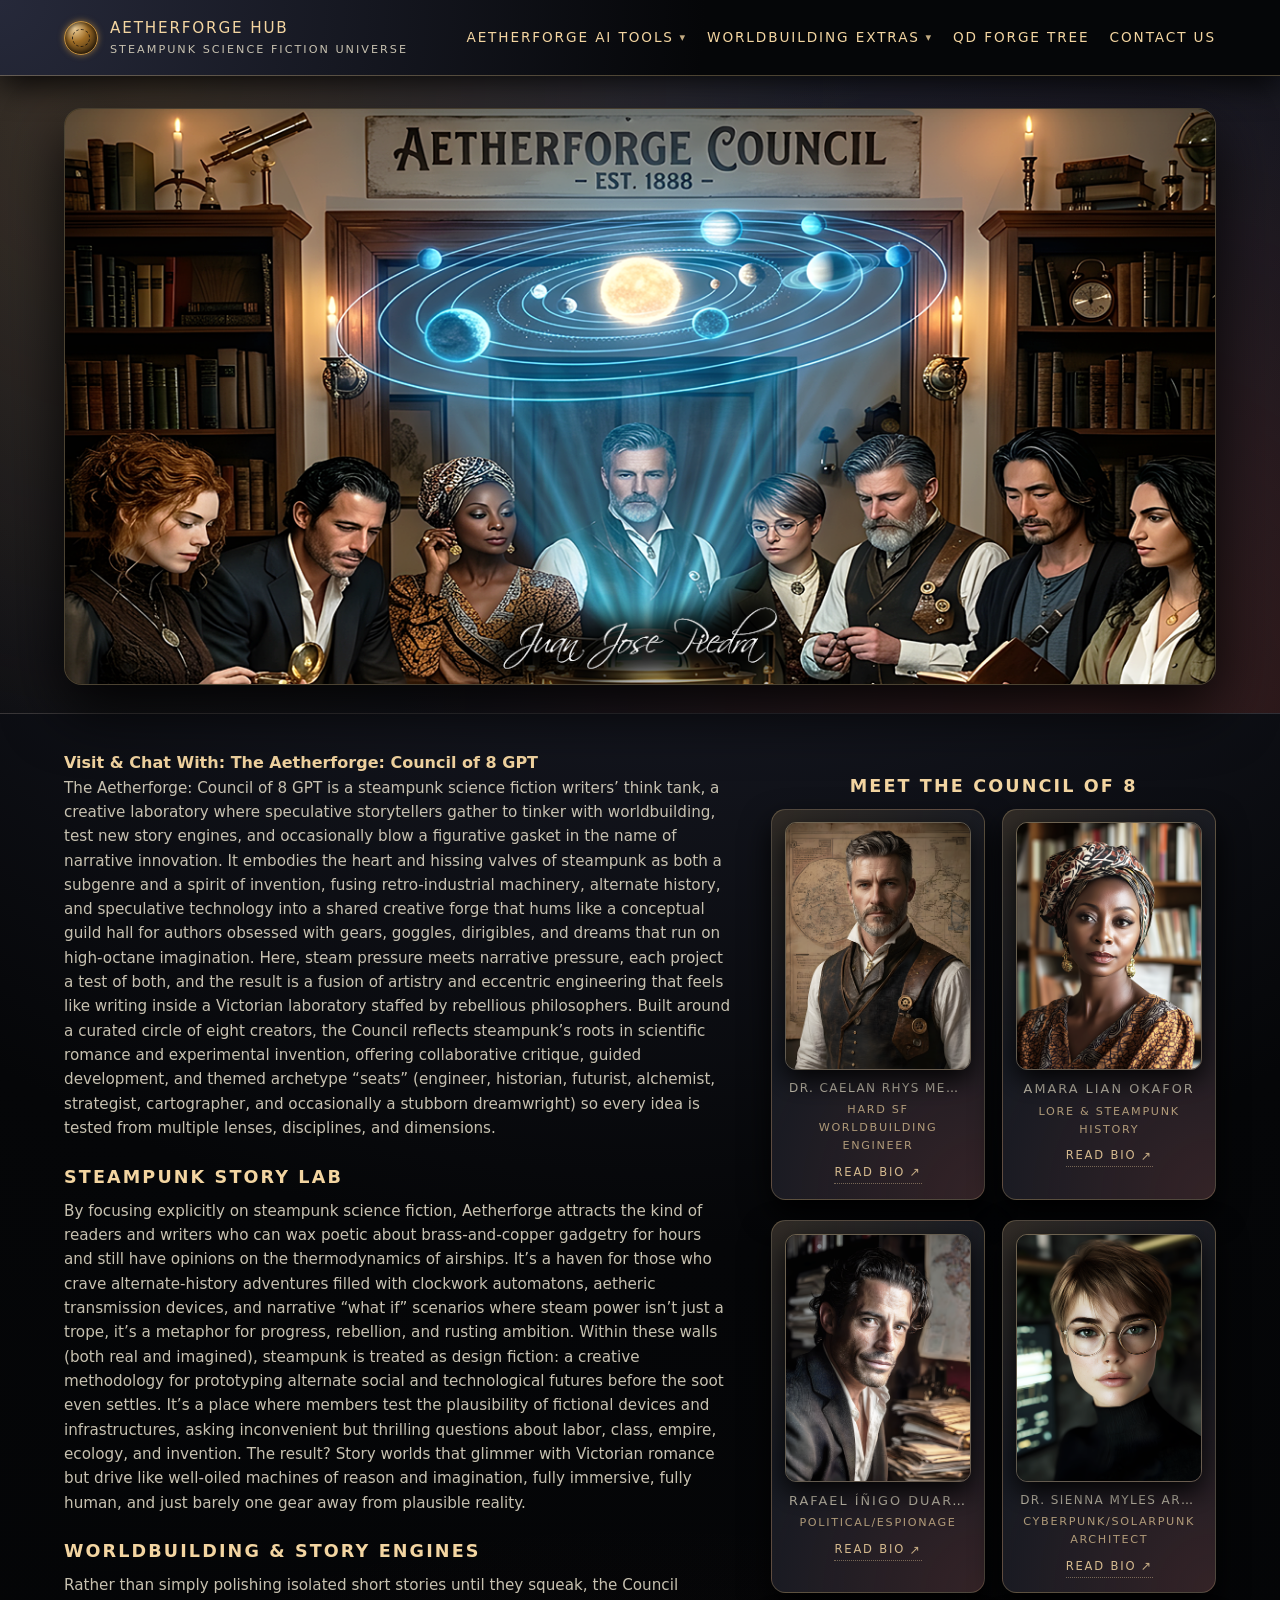
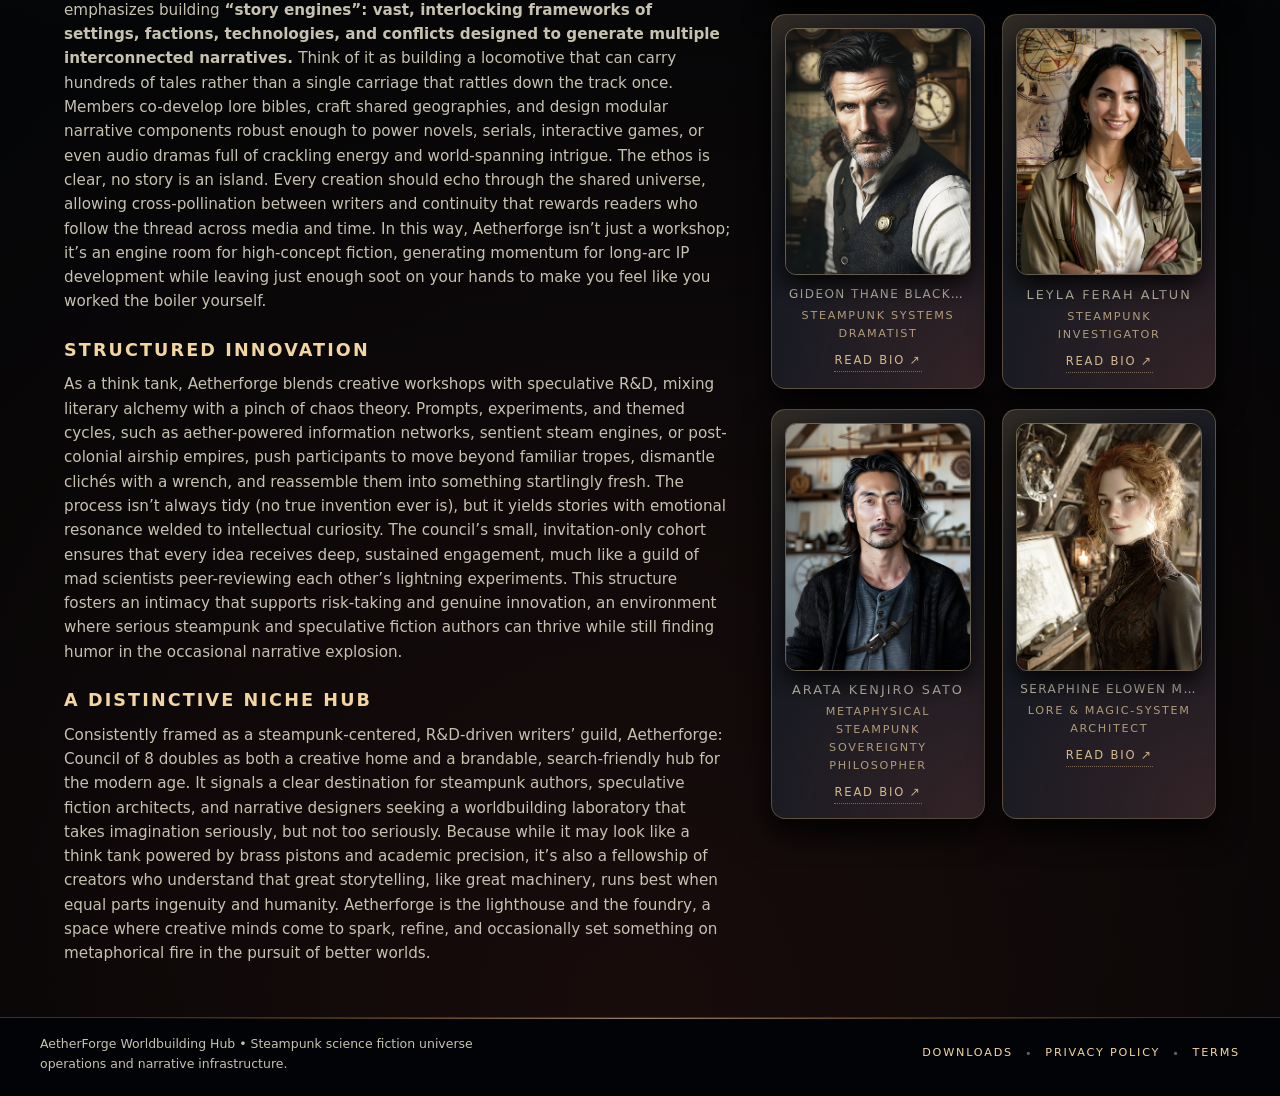
==== commit 635c4087: "Reorganize nav, premium CSS upgrade, homepage refresh, add recallos - Restructured navigation across" ====
--- a/aetherforge_council_of_8.html
+++ b/aetherforge_council_of_8.html
@@ -7,7 +7,7 @@
   <meta name="description"
         content="A Steampunk Science Fiction Writers Think Tank powered by 8 specialized AI personas, each trained as a different genre author with unique skills.">
   <meta name="theme-color" content="#050608">
-  <link rel="stylesheet" href="site.css">
+  <link rel="stylesheet" href="assets/css/site.css">
 </head>
 <body>
   
@@ -21,7 +21,6 @@
         </div>
       </a>
 
-      <!-- Responsive menu bar -->
       <nav class="main-nav" aria-label="Main navigation">
         <input type="checkbox" id="nav-toggle" class="nav-toggle" aria-label="Toggle navigation menu">
         <label for="nav-toggle" class="nav-toggle-label">
@@ -31,52 +30,28 @@
         </label>
 
         <ul class="nav-list">
-          <!-- AetherForge Tools -->
           <li class="nav-item dropdown">
-            <a href="#" class="nav-link">
-              AetherForge Tools
-              <span class="caret">▾</span>
-            </a>
+            <a href="#" class="nav-link">Aetherforge AI Tools <span class="caret">&#9662;</span></a>
             <ul class="dropdown-menu">
-              <li>
-                <a href="aetherforge_council_of_8.html">
-                  AetherForge Council of 8
-                </a>
-              </li>
-              <li>
-                <a href="steampunk_stardate_calculator.html">
-                  Steampunk Stardate Generator
-                </a>
-              </li>
+              <li><a href="https://quantumstoryforge.io/recallos/" target="_blank" rel="noopener noreferrer">Aetherforge AI Memory</a></li>
+              <li><a href="aetherforge_council_of_8.html">Aetherforge Council of 8</a></li>
             </ul>
           </li>
-
-          <!-- WorldBuilding Extras -->
           <li class="nav-item dropdown">
-            <a href="#" class="nav-link">
-              WorldBuilding Extras
-              <span class="caret">▾</span>
-            </a>
+            <a href="#" class="nav-link">Worldbuilding Extras <span class="caret">&#9662;</span></a>
             <ul class="dropdown-menu">
-              <li>
-                <a href="peregrine_plasma_rifle.html">
-                  HMR-9 "Peregrine" Field Manual
-                </a>
-              </li>
-              <li>
-                <a href="https://qdls.io/" target="_blank" rel="noopener noreferrer">
-                  QuantumDrive Forge Tree
-                </a>
-              </li>
+              <li><a href="steampunk_stardate_calculator.html">Steampunk Stardate Generator</a></li>
+              <li><a href="peregrine_plasma_rifle.html">HMR-9 Peregrine Field Manual</a></li>
             </ul>
           </li>
-
+          <li class="nav-item">
+            <a href="https://qdls.io/" class="nav-link" target="_blank" rel="noopener noreferrer">QD Forge Tree</a>
+          </li>
           <li class="nav-item">
             <a href="contact.html" class="nav-link">Contact Us</a>
           </li>
         </ul>
       </nav>
-      <!-- End menu bar -->
     </div>
   </header>
   
--- a/assets/css/site.css
+++ b/assets/css/site.css
@@ -0,0 +1,1853 @@
+/* ============================================================
+   SITE.CSS — AetherForge Worldbuilding Hub
+   Unified stylesheet for quantumstoryforge.io
+   ============================================================ */
+
+/* Google Fonts — Cormorant Garamond for display headings */
+@import url('https://fonts.googleapis.com/css2?family=Cormorant+Garamond:ital,wght@0,400;0,600;0,700;1,400&display=swap');
+
+/* ============================================================
+   1. ROOT VARIABLES
+   ============================================================ */
+:root {
+  /* Core theme */
+  --bg-main: #050608;
+  --bg-alt: #0d1015;
+  --panel: #171a22;
+  --accent: #c28f3f;
+  --accent-soft: #f3d5a1;
+  --accent-red: #b84b3c;
+  --text-main: #f5f2e9;
+  --text-muted: #c7c1b0;
+  --border-soft: rgba(242, 209, 145, 0.3);
+  --header-height: 84px;
+
+  /* Extended palette (tool pages) */
+  --bg-panel: #151317;
+  --bg-panel-alt: #1c181f;
+  --accent-brass: var(--accent);
+  --accent-brass-soft: #a4762d;
+  --accent-amber: #e0a63e;
+  --accent-green: #3ba464;
+  --shadow-soft: 0 0 20px rgba(0, 0, 0, 0.8);
+
+  /* Type stacks */
+  --body-font: system-ui, -apple-system, BlinkMacSystemFont, "Segoe UI", sans-serif;
+  --display-font: "Cormorant Garamond", "Cinzel", "Georgia", serif;
+  --mono: "Fira Mono", "Consolas", "Courier New", monospace;
+}
+
+/* ============================================================
+   2. RESET & BASE
+   ============================================================ */
+*,
+*::before,
+*::after {
+  box-sizing: border-box;
+  margin: 0;
+  padding: 0;
+}
+
+html,
+body {
+  width: 100%;
+  overflow-x: hidden;
+}
+
+body {
+  font-family: var(--body-font);
+  background: radial-gradient(circle at top, #26293a 0, #050608 45%, #020304 100%);
+  color: var(--text-main);
+  line-height: 1.6;
+  padding-top: var(--header-height);
+}
+
+a {
+  color: var(--accent-soft);
+  text-decoration: none;
+}
+
+a:hover,
+a:focus-visible {
+  text-decoration: underline;
+}
+
+img {
+  max-width: 100%;
+  height: auto;
+  display: block;
+}
+
+/* Custom selection highlight */
+::selection {
+  background: rgba(194, 143, 63, 0.35);
+  color: #f5f2e9;
+}
+
+::-moz-selection {
+  background: rgba(194, 143, 63, 0.35);
+  color: #f5f2e9;
+}
+
+/* Themed scrollbar */
+::-webkit-scrollbar {
+  width: 10px;
+}
+
+::-webkit-scrollbar-track {
+  background: #0a0b10;
+}
+
+::-webkit-scrollbar-thumb {
+  background: linear-gradient(180deg, #c28f3f 0%, #6b4f1f 100%);
+  border-radius: 6px;
+  border: 2px solid #0a0b10;
+}
+
+::-webkit-scrollbar-thumb:hover {
+  background: linear-gradient(180deg, #f3d5a1 0%, #c28f3f 100%);
+}
+
+/* Firefox scrollbar */
+html {
+  scrollbar-color: #7a5a24 #0a0b10;
+  scrollbar-width: thin;
+}
+
+/* ============================================================
+   3. SITE HEADER & NAVIGATION
+   ============================================================ */
+header {
+  border-bottom: 1px solid var(--border-soft);
+  background: radial-gradient(circle at top left, #26293a 0, #050608 55%);
+  box-shadow: 0 10px 30px rgba(0, 0, 0, 0.8);
+  position: fixed;
+  top: 0;
+  left: 0;
+  right: 0;
+  width: 100%;
+  z-index: 9999;
+  isolation: isolate;
+}
+
+.shell {
+  max-width: 1200px;
+  margin: 0 auto;
+  padding: 1rem 1.5rem;
+}
+
+.top-bar {
+  display: flex;
+  align-items: center;
+  justify-content: space-between;
+  gap: 1rem;
+}
+
+.brand {
+  display: flex;
+  align-items: center;
+  gap: 0.75rem;
+  min-width: 0;
+  text-decoration: none;
+}
+
+.brand:hover,
+.brand:focus-visible {
+  text-decoration: none;
+}
+
+.brand-icon {
+  width: 34px;
+  height: 34px;
+  border-radius: 999px;
+  border: 1px solid var(--accent);
+  box-shadow:
+    0 0 6px rgba(194, 143, 63, 0.7),
+    inset 0 0 6px rgba(0, 0, 0, 0.9);
+  position: relative;
+  background: radial-gradient(circle at 30% 20%, #f3d5a1 0, #a06d25 40%, #1c140a 100%);
+  flex-shrink: 0;
+}
+
+.brand-icon::after {
+  content: "";
+  position: absolute;
+  inset: 7px;
+  border-radius: 999px;
+  border: 1px dashed rgba(9, 9, 11, 0.8);
+}
+
+.brand-text {
+  display: flex;
+  flex-direction: column;
+  gap: 0.05rem;
+  min-width: 0;
+}
+
+.brand-name {
+  font-size: 0.95rem;
+  letter-spacing: 0.12em;
+  text-transform: uppercase;
+  color: var(--accent-soft);
+  white-space: nowrap;
+}
+
+.brand-sub {
+  font-size: 0.7rem;
+  letter-spacing: 0.18em;
+  text-transform: uppercase;
+  color: var(--text-muted);
+  white-space: nowrap;
+}
+
+/* Main nav ---------------------------------------------------- */
+.main-nav {
+  display: flex;
+  align-items: center;
+  justify-content: flex-end;
+  position: relative;
+  max-width: 100%;
+}
+
+.nav-toggle {
+  display: none;
+}
+
+.nav-toggle-label {
+  display: none;
+  cursor: pointer;
+  width: 30px;
+  height: 22px;
+  position: relative;
+  flex-shrink: 0;
+}
+
+.nav-toggle-label span {
+  position: absolute;
+  left: 0;
+  width: 100%;
+  height: 2px;
+  border-radius: 999px;
+  background: var(--accent-soft);
+  transition: transform 0.25s ease, opacity 0.2s ease, top 0.25s ease, bottom 0.25s ease;
+}
+
+.nav-toggle-label span:nth-child(1) { top: 0; }
+.nav-toggle-label span:nth-child(2) { top: 50%; transform: translateY(-50%); }
+.nav-toggle-label span:nth-child(3) { bottom: 0; }
+
+.nav-toggle:checked + .nav-toggle-label span:nth-child(1) {
+  top: 50%;
+  transform: translateY(-50%) rotate(45deg);
+}
+
+.nav-toggle:checked + .nav-toggle-label span:nth-child(2) {
+  opacity: 0;
+}
+
+.nav-toggle:checked + .nav-toggle-label span:nth-child(3) {
+  bottom: 50%;
+  transform: translateY(50%) rotate(-45deg);
+}
+
+.nav-list {
+  list-style: none;
+  display: flex;
+  align-items: center;
+  gap: 1.25rem;
+  margin-left: 1rem;
+  max-width: 100%;
+}
+
+.nav-item {
+  position: relative;
+  font-size: 0.85rem;
+  text-transform: uppercase;
+  letter-spacing: 0.14em;
+  white-space: nowrap;
+}
+
+.nav-link {
+  display: inline-flex;
+  align-items: center;
+  gap: 0.35rem;
+  padding: 0.2rem 0;
+  color: var(--accent-soft);
+  text-decoration: none;
+  position: relative;
+  transition: color 0.25s ease;
+}
+
+.nav-link::after {
+  content: "";
+  position: absolute;
+  left: 0;
+  bottom: -3px;
+  width: 0;
+  height: 1.5px;
+  background: linear-gradient(90deg, var(--accent), var(--accent-soft));
+  border-radius: 2px;
+  transition: width 0.3s ease;
+}
+
+.nav-link:hover::after,
+.nav-link:focus-visible::after {
+  width: 100%;
+}
+
+.nav-link:hover,
+.nav-link:focus-visible {
+  color: #fff;
+  text-decoration: none;
+}
+
+.nav-link .caret {
+  font-size: 0.7rem;
+  opacity: 0.8;
+  transition: transform 0.25s ease;
+}
+
+.nav-item.dropdown:hover .nav-link .caret {
+  transform: rotate(180deg);
+}
+
+/* Dropdown (desktop) */
+.dropdown-menu {
+  position: absolute;
+  right: 0;
+  top: calc(100% + 0.3rem);
+  min-width: 220px;
+  list-style: none;
+  padding: 0.5rem 0.7rem;
+  border-radius: 12px;
+  border: 1px solid var(--border-soft);
+  background: radial-gradient(circle at top, #23242f 0, #050608 80%);
+  backdrop-filter: blur(16px) saturate(1.4);
+  -webkit-backdrop-filter: blur(16px) saturate(1.4);
+  box-shadow:
+    0 18px 45px rgba(0, 0, 0, 0.9),
+    0 0 1px rgba(194, 143, 63, 0.3);
+  opacity: 0;
+  visibility: hidden;
+  transform: translateY(-8px);
+  transition: opacity 0.25s ease, transform 0.25s ease, visibility 0.25s ease;
+  z-index: 10000;
+  max-width: 100vw;
+}
+
+.dropdown-menu li {
+  margin: 4px 0;
+}
+
+.dropdown-menu a {
+  display: block;
+  padding: 0.4rem 0.75rem;
+  font-size: 0.8rem;
+  color: var(--text-main);
+  white-space: normal;
+  border-radius: 6px;
+  transition: background 0.2s ease, color 0.2s ease, padding-left 0.2s ease;
+}
+
+.dropdown-menu a:hover,
+.dropdown-menu a:focus-visible {
+  background: rgba(194, 143, 63, 0.12);
+  color: var(--accent-soft);
+  padding-left: 1rem;
+  text-decoration: none;
+}
+
+.nav-item.dropdown:hover .dropdown-menu,
+.nav-item.dropdown:focus-within .dropdown-menu {
+  opacity: 1;
+  visibility: visible;
+  transform: translateY(0);
+}
+
+/* ============================================================
+   4. HERO — FULL-WIDTH BANNER (index, council)
+   ============================================================ */
+.hero {
+  border-bottom: 1px solid rgba(63, 63, 70, 0.7);
+  background:
+    radial-gradient(circle at 12% 0, rgba(194, 143, 63, 0.23) 0, transparent 55%),
+    radial-gradient(circle at 85% 100%, rgba(184, 75, 60, 0.25) 0, transparent 55%);
+}
+
+.hero-inner {
+  max-width: 1200px;
+  margin: 0 auto;
+  padding: 2rem 1.5rem 1.75rem;
+  display: flex;
+  justify-content: center;
+  align-items: center;
+}
+
+.hero-banner-frame {
+  width: 100%;
+  max-width: 1200px;
+  border-radius: 18px;
+  border: 1px solid rgba(242, 209, 145, 0.3);
+  overflow: hidden;
+  box-shadow:
+    0 24px 60px rgba(0, 0, 0, 0.9),
+    inset 0 0 0 1px rgba(0, 0, 0, 0.8);
+  background: #050608;
+  position: relative;
+}
+
+.hero-banner-frame::before {
+  content: "";
+  position: absolute;
+  inset: -1px;
+  border-radius: inherit;
+  background: linear-gradient(
+    135deg,
+    rgba(194, 143, 63, 0.5) 0%,
+    transparent 30%,
+    transparent 70%,
+    rgba(194, 143, 63, 0.3) 100%
+  );
+  background-size: 200% 200%;
+  animation: heroShimmer 6s ease-in-out infinite;
+  pointer-events: none;
+  z-index: 1;
+  mask: linear-gradient(#fff 0 0) content-box, linear-gradient(#fff 0 0);
+  -webkit-mask: linear-gradient(#fff 0 0) content-box, linear-gradient(#fff 0 0);
+  mask-composite: exclude;
+  -webkit-mask-composite: xor;
+  padding: 1px;
+}
+
+@keyframes heroShimmer {
+  0%, 100% { background-position: 0% 50%; }
+  50% { background-position: 100% 50%; }
+}
+
+.hero-banner-image {
+  display: block;
+  width: 100%;
+  height: auto;
+  aspect-ratio: 1200 / 600;
+  object-fit: cover;
+  transition: transform 0.6s ease;
+}
+
+.hero-banner-frame:hover .hero-banner-image {
+  transform: scale(1.015);
+}
+
+/* ============================================================
+   5. PAGE HERO — CARD WITH OVERLAY (peregrine, stardate)
+   ============================================================ */
+.page-hero {
+  margin: 2rem auto;
+  max-width: 1200px;
+  border-radius: 16px;
+  overflow: hidden;
+  border: 1px solid var(--border-soft);
+  box-shadow: var(--shadow-soft);
+  position: relative;
+  background: radial-gradient(circle at top, #2b2227 0, #050307 70%);
+}
+
+.page-hero .hero-media {
+  position: relative;
+  width: 100%;
+}
+
+.page-hero .hero-media::before {
+  content: "";
+  display: block;
+  padding-top: 50%; /* 1200x600 = 2:1 */
+}
+
+.page-hero .hero-media img {
+  position: absolute;
+  inset: 0;
+  width: 100%;
+  height: 100%;
+  object-fit: cover;
+  display: block;
+}
+
+.page-hero .hero-overlay {
+  position: absolute;
+  inset: auto 0 0 0;
+  padding: 1.1rem 1.5rem;
+  background: linear-gradient(to top, rgba(0, 0, 0, 0.78), rgba(0, 0, 0, 0.4), transparent);
+  display: flex;
+  flex-direction: column;
+  gap: 0.25rem;
+}
+
+.hero-kicker {
+  font-size: 0.72rem;
+  letter-spacing: 0.22em;
+  text-transform: uppercase;
+  color: var(--accent-brass-soft);
+  opacity: 0.9;
+}
+
+.hero-title {
+  font-family: var(--display-font);
+  font-size: 1.5rem;
+  letter-spacing: 0.12em;
+  text-transform: uppercase;
+  color: #f8ecd4;
+}
+
+.hero-subtitle {
+  font-size: 0.85rem;
+  color: var(--text-muted);
+  max-width: 480px;
+}
+
+/* ============================================================
+   6. GENERIC CONTENT
+   ============================================================ */
+main {
+  background: radial-gradient(circle at bottom, rgba(184, 75, 60, 0.12) 0, transparent 55%);
+}
+
+/* Index hub section */
+#worldbuilding-hub {
+  max-width: 1200px;
+  margin: 0 auto;
+  padding: 2.25rem 1.5rem 2.5rem;
+}
+
+#worldbuilding-hub h2 {
+  font-size: 1.7rem;
+  margin-bottom: 0.75rem;
+  color: var(--accent-soft);
+}
+
+#worldbuilding-hub h3 {
+  font-size: 1.1rem;
+  margin-top: 1.4rem;
+  margin-bottom: 0.5rem;
+  color: var(--accent-soft);
+  letter-spacing: 0.12em;
+  text-transform: uppercase;
+}
+
+#worldbuilding-hub p {
+  max-width: 46rem;
+  font-size: 0.95rem;
+  color: var(--text-muted);
+  margin-bottom: 0.7rem;
+}
+
+/* Feature cards grid (homepage dashboard) */
+.feature-cards {
+  display: grid;
+  grid-template-columns: repeat(auto-fit, minmax(280px, 1fr));
+  gap: 1.5rem;
+  margin-top: 2rem;
+}
+
+.feature-card {
+  background:
+    radial-gradient(circle at 0 0, rgba(194, 143, 63, 0.1), transparent 55%),
+    radial-gradient(circle at 100% 100%, rgba(184, 75, 60, 0.12), transparent 55%),
+    var(--panel);
+  border-radius: 14px;
+  border: 1px solid rgba(242, 209, 145, 0.18);
+  padding: 1.5rem 1.4rem 1.6rem;
+  text-decoration: none;
+  display: flex;
+  flex-direction: column;
+  gap: 0.6rem;
+  position: relative;
+  overflow: hidden;
+  box-shadow: 0 10px 30px rgba(0, 0, 0, 0.7);
+  transition:
+    transform 0.25s ease,
+    box-shadow 0.25s ease,
+    border-color 0.25s ease;
+}
+
+.feature-card::before {
+  content: "";
+  position: absolute;
+  top: 0;
+  left: 0;
+  right: 0;
+  height: 2px;
+  background: linear-gradient(
+    90deg,
+    transparent,
+    rgba(194, 143, 63, 0.5) 30%,
+    rgba(243, 213, 161, 0.6) 50%,
+    rgba(194, 143, 63, 0.5) 70%,
+    transparent
+  );
+  opacity: 0;
+  transition: opacity 0.3s ease;
+}
+
+.feature-card:hover,
+.feature-card:focus-visible {
+  transform: translateY(-4px);
+  box-shadow:
+    0 16px 40px rgba(0, 0, 0, 0.9),
+    0 0 20px rgba(194, 143, 63, 0.2);
+  border-color: rgba(242, 209, 145, 0.45);
+  text-decoration: none;
+}
+
+.feature-card:hover::before,
+.feature-card:focus-visible::before {
+  opacity: 1;
+}
+
+.feature-card-icon {
+  font-size: 1.6rem;
+  line-height: 1;
+}
+
+.feature-card-title {
+  font-family: var(--display-font);
+  font-size: 1.1rem;
+  letter-spacing: 0.1em;
+  text-transform: uppercase;
+  color: var(--accent-soft);
+}
+
+.feature-card-desc {
+  font-size: 0.88rem;
+  color: var(--text-muted);
+  line-height: 1.55;
+}
+
+.feature-card-arrow {
+  font-size: 0.78rem;
+  letter-spacing: 0.16em;
+  text-transform: uppercase;
+  color: var(--accent);
+  margin-top: auto;
+  padding-top: 0.5rem;
+  transition: letter-spacing 0.25s ease;
+}
+
+.feature-card:hover .feature-card-arrow {
+  letter-spacing: 0.24em;
+}
+
+@media (max-width: 640px) {
+  .feature-cards {
+    grid-template-columns: 1fr;
+    gap: 1.2rem;
+  }
+}
+
+/* ============================================================
+   7. FOOTER
+   ============================================================ */
+footer {
+  border-top: 1px solid rgba(63, 63, 70, 0.8);
+  background: #020307;
+  color: var(--text-muted);
+  padding: 1rem 1.5rem 1.4rem;
+  font-size: 0.78rem;
+  position: relative;
+}
+
+footer::before {
+  content: "";
+  position: absolute;
+  top: 0;
+  left: 10%;
+  right: 10%;
+  height: 1px;
+  background: linear-gradient(
+    90deg,
+    transparent,
+    rgba(194, 143, 63, 0.5) 30%,
+    rgba(243, 213, 161, 0.6) 50%,
+    rgba(194, 143, 63, 0.5) 70%,
+    transparent
+  );
+  pointer-events: none;
+}
+
+.footer-inner {
+  max-width: 1200px;
+  margin: 0 auto;
+  display: flex;
+  flex-wrap: wrap;
+  justify-content: space-between;
+  align-items: center;
+  gap: 0.75rem;
+}
+
+.footer-copy {
+  max-width: 60ch;
+}
+
+.footer-links {
+  display: flex;
+  flex-wrap: wrap;
+  align-items: center;
+  gap: 0.75rem;
+  text-transform: uppercase;
+  letter-spacing: 0.16em;
+  font-size: 0.7rem;
+}
+
+.footer-links a {
+  color: var(--accent-soft);
+  text-decoration: none;
+  position: relative;
+  padding-bottom: 1px;
+}
+
+.footer-links a::after {
+  content: "";
+  position: absolute;
+  left: 0;
+  bottom: 0;
+  width: 0;
+  height: 1px;
+  background: var(--accent-soft);
+  transition: width 0.2s ease;
+}
+
+.footer-links a:hover::after,
+.footer-links a:focus-visible::after {
+  width: 100%;
+}
+
+.footer-sep {
+  opacity: 0.5;
+}
+
+/* ============================================================
+   8. BASE RESPONSIVE
+   ============================================================ */
+@media (max-width: 960px) {
+  .hero-inner {
+    padding: 1.8rem 1.3rem 1.8rem;
+  }
+  #worldbuilding-hub {
+    padding: 2rem 1.3rem 2.3rem;
+  }
+}
+
+@media (max-width: 768px) {
+  .top-bar {
+    align-items: flex-start;
+  }
+
+  .main-nav {
+    flex-direction: column;
+    align-items: flex-end;
+    width: 100%;
+    max-width: 100%;
+  }
+
+  .nav-toggle-label {
+    display: flex;
+    flex-direction: column;
+    justify-content: space-between;
+  }
+
+  .nav-list {
+    display: none;
+    flex-direction: column;
+    align-items: stretch;
+    gap: 0.35rem;
+    margin-left: 0;
+    margin-top: 0.6rem;
+    width: 100%;
+    background: rgba(5, 6, 8, 0.98);
+    border-radius: 10px;
+    padding: 0.7rem 1rem;
+    box-shadow: 0 18px 45px rgba(0, 0, 0, 0.9);
+  }
+
+  .nav-toggle:checked ~ .nav-list {
+    display: flex;
+  }
+
+  .nav-item {
+    width: 100%;
+    text-align: left;
+    white-space: normal;
+  }
+
+  .nav-link {
+    justify-content: space-between;
+    width: 100%;
+  }
+
+  .dropdown-menu {
+    position: static;
+    margin-top: 0.25rem;
+    transform: none;
+    opacity: 1;
+    visibility: visible;
+    box-shadow: none;
+    background: transparent;
+    border-radius: 8px;
+    border: none;
+    width: 100%;
+    min-width: 0;
+    padding: 0.1rem 0 0.25rem;
+  }
+
+  .dropdown-menu a {
+    display: block;
+    padding: 0.2rem 0.2rem 0.2rem 0.4rem;
+    white-space: normal;
+  }
+
+  .footer-inner {
+    align-items: flex-start;
+    flex-direction: column;
+  }
+
+  header,
+  .shell,
+  .top-bar,
+  .main-nav,
+  .nav-list {
+    max-width: 100%;
+    overflow-x: hidden;
+  }
+}
+
+@media (max-width: 640px) {
+  .shell,
+  footer {
+    padding-inline: 1.1rem;
+  }
+  .hero-inner {
+    padding: 1.5rem 1.1rem 1.6rem;
+  }
+  #worldbuilding-hub {
+    padding-inline: 1.1rem;
+  }
+}
+
+/* Page hero small-screen tweaks */
+@media (max-width: 600px) {
+  .page-hero .hero-overlay {
+    padding: 0.85rem 0.95rem;
+  }
+  .hero-title {
+    font-size: 1.25rem;
+  }
+  .hero-subtitle {
+    font-size: 0.8rem;
+  }
+}
+
+/* Mobile touch-target & readability improvements */
+@media (max-width: 480px) {
+  .nav-link {
+    padding: 0.5rem 0;
+    min-height: 44px;
+  }
+  .dropdown-menu a {
+    padding: 0.45rem 0.4rem;
+    min-height: 44px;
+    display: flex;
+    align-items: center;
+  }
+  .btn {
+    padding: 0.7rem 1rem;
+    min-height: 44px;
+    width: 100%;
+    text-align: center;
+  }
+  .tab-btn {
+    padding: 0.7rem 0.8rem;
+    min-height: 44px;
+    flex: 1 1 0;
+    text-align: center;
+  }
+  .page {
+    padding: 1.5rem 1rem 2.5rem;
+  }
+  .panel {
+    padding: 1.25rem 1rem 1.5rem;
+  }
+  .footer-links {
+    gap: 1rem;
+  }
+  .footer-links a {
+    min-height: 44px;
+    display: inline-flex;
+    align-items: center;
+  }
+}
+
+/* ============================================================
+   9. COUNCIL OF 8 PAGE
+   ============================================================ */
+#aetherforge-council-of-8 {
+  max-width: 1200px;
+  margin: 0 auto;
+  padding: 2.25rem 1.5rem 2.5rem;
+}
+
+#aetherforge-council-of-8 h2 {
+  font-size: 1.7rem;
+  margin-bottom: 0.75rem;
+  color: var(--accent-soft);
+}
+
+#aetherforge-council-of-8 h3 {
+  font-size: 1.1rem;
+  margin-top: 1.4rem;
+  margin-bottom: 0.5rem;
+  color: var(--accent-soft);
+  letter-spacing: 0.12em;
+  text-transform: uppercase;
+}
+
+#aetherforge-council-of-8 p {
+  max-width: 46rem;
+  font-size: 0.95rem;
+  color: var(--text-muted);
+  margin-bottom: 0.7rem;
+}
+
+.council-layout {
+  display: grid;
+  grid-template-columns: minmax(0, 3fr) minmax(0, 2fr);
+  gap: 2.5rem;
+  align-items: flex-start;
+}
+
+.council-copy h2 {
+  font-size: 1.5rem;
+  margin-bottom: 1rem;
+  color: var(--accent-soft);
+}
+
+.council-copy h3 {
+  margin-top: 1.6rem;
+  margin-bottom: 0.6rem;
+  font-size: 1rem;
+  letter-spacing: 0.06em;
+  text-transform: uppercase;
+  color: var(--accent);
+}
+
+.council-copy p {
+  margin-bottom: 0.9rem;
+}
+
+.council-portraits h3 {
+  font-size: 0.95rem;
+  letter-spacing: 0.18em;
+  text-transform: uppercase;
+  color: var(--accent-soft);
+  margin-bottom: 1.2rem;
+  text-align: center;
+}
+
+.council-grid {
+  display: grid;
+  grid-template-columns: repeat(2, minmax(0, 1fr));
+  gap: 1.3rem 1.1rem;
+}
+
+.council-card {
+  background:
+    radial-gradient(circle at 0 0, rgba(194, 143, 63, 0.15), transparent 55%),
+    radial-gradient(circle at 100% 100%, rgba(184, 75, 60, 0.18), transparent 55%),
+    var(--panel);
+  border-radius: 0.9rem;
+  border: 1px solid rgba(242, 209, 145, 0.24);
+  padding: 0.8rem 0.8rem 0.9rem;
+  text-align: center;
+  box-shadow: 0 14px 30px rgba(0, 0, 0, 0.9);
+  position: relative;
+  overflow: hidden;
+  transition:
+    transform 170ms ease-out,
+    box-shadow 170ms ease-out,
+    border-color 170ms ease-out,
+    background 170ms ease-out;
+  cursor: pointer;
+}
+
+.council-image-placeholder {
+  width: 100%;
+  height: auto;
+  border-radius: 0.7rem;
+  border: 1px solid rgba(242, 209, 145, 0.35);
+  box-shadow:
+    0 10px 26px rgba(0, 0, 0, 0.9),
+    0 0 0 1px rgba(0, 0, 0, 0.55) inset;
+  display: block;
+  object-fit: cover;
+  filter: grayscale(0.25);
+  transform: translateY(0);
+  transition:
+    transform 180ms ease-out,
+    box-shadow 180ms ease-out,
+    filter 180ms ease-out,
+    border-color 180ms ease-out;
+}
+
+.council-name {
+  margin-top: 0.6rem;
+  display: flex;
+  flex-direction: column;
+  align-items: center;
+  gap: 0.18rem;
+  text-align: center;
+  transition:
+    color 160ms ease-out,
+    letter-spacing 160ms ease-out;
+  width: 100%;
+  max-width: 100%;
+  padding-inline: 0.25rem;
+  box-sizing: border-box;
+}
+
+.council-name-main {
+  font-size: 0.8rem;
+  letter-spacing: 0.16em;
+  text-transform: uppercase;
+  color: var(--text-muted);
+  display: block;
+  width: 100%;
+  max-width: 100%;
+  white-space: nowrap;
+  overflow: hidden;
+  text-overflow: ellipsis;
+}
+
+.council-name-main--long {
+  font-size: 0.75rem;
+  letter-spacing: 0.12em;
+}
+
+.council-name-role {
+  font-size: 0.7rem;
+  letter-spacing: 0.15em;
+  text-transform: uppercase;
+  color: rgba(243, 213, 161, 0.75);
+  opacity: 0.9;
+}
+
+.council-bio-link {
+  margin-top: 0.45rem;
+  display: inline-flex;
+  align-items: center;
+  gap: 0.25rem;
+  font-size: 0.72rem;
+  letter-spacing: 0.16em;
+  text-transform: uppercase;
+  text-decoration: none;
+  color: rgba(243, 213, 161, 0.85);
+  border-bottom: 1px dotted rgba(243, 213, 161, 0.4);
+  padding-bottom: 0.05rem;
+}
+
+.council-bio-link::after {
+  content: "\2197";
+  font-size: 0.78rem;
+  opacity: 0.9;
+}
+
+.council-bio-link:hover,
+.council-bio-link:focus-visible {
+  color: #ffffff;
+  border-bottom-color: rgba(243, 213, 161, 0.9);
+  text-decoration: none;
+}
+
+.council-card:hover,
+.council-card:focus-within {
+  transform: translateY(-3px);
+  box-shadow:
+    0 18px 40px rgba(0, 0, 0, 1),
+    0 0 24px rgba(194, 143, 63, 0.25);
+  border-color: rgba(242, 209, 145, 0.5);
+  background:
+    radial-gradient(circle at 0 0, rgba(194, 143, 63, 0.22), transparent 55%),
+    radial-gradient(circle at 100% 100%, rgba(184, 75, 60, 0.25), transparent 55%),
+    var(--panel);
+  backdrop-filter: blur(4px);
+  -webkit-backdrop-filter: blur(4px);
+}
+
+.council-card:hover .council-image-placeholder,
+.council-card:focus-within .council-image-placeholder {
+  transform: translateY(-4px) scale(1.03);
+  box-shadow:
+    0 16px 36px rgba(0, 0, 0, 1),
+    0 0 24px rgba(243, 213, 161, 0.7);
+  filter: grayscale(0);
+  border-color: rgba(243, 213, 161, 0.9);
+}
+
+.council-card:hover .council-name-main,
+.council-card:focus-within .council-name-main,
+.council-card:hover .council-name-role,
+.council-card:focus-within .council-name-role {
+  color: var(--accent-soft);
+}
+
+.council-card:hover .council-name-main,
+.council-card:focus-within .council-name-main {
+  letter-spacing: 0.2em;
+}
+
+/* Lightbox */
+.image-lightbox {
+  position: fixed;
+  inset: 0;
+  z-index: 99999;
+  display: none;
+  align-items: center;
+  justify-content: center;
+}
+
+.image-lightbox.is-visible {
+  display: flex;
+}
+
+.image-lightbox-backdrop {
+  position: absolute;
+  inset: 0;
+  background: radial-gradient(circle at top, rgba(15, 23, 42, 0.95), #020308);
+  opacity: 0.96;
+}
+
+.image-lightbox-content {
+  position: relative;
+  max-width: 96vw;
+  max-height: 90vh;
+  margin: 0;
+  padding: 0.75rem 0.75rem 1rem;
+  border-radius: 1rem;
+  border: 1px solid rgba(242, 209, 145, 0.4);
+  background:
+    radial-gradient(circle at 0 0, rgba(243, 213, 161, 0.25), transparent 60%),
+    radial-gradient(circle at 100% 100%, rgba(184, 75, 60, 0.3), transparent 60%),
+    #050608;
+  box-shadow:
+    0 24px 60px rgba(0, 0, 0, 0.95),
+    0 0 32px rgba(194, 143, 63, 0.8);
+  display: flex;
+  flex-direction: column;
+  align-items: center;
+  gap: 0.6rem;
+  box-sizing: border-box;
+}
+
+.image-lightbox-content img {
+  max-width: 100%;
+  max-height: 76vh;
+  border-radius: 0.75rem;
+  border: 1px solid rgba(242, 209, 145, 0.4);
+  box-shadow:
+    0 18px 50px rgba(0, 0, 0, 1),
+    0 0 24px rgba(243, 213, 161, 0.55);
+  display: block;
+}
+
+.image-lightbox-caption {
+  font-size: 0.8rem;
+  letter-spacing: 0.14em;
+  text-transform: uppercase;
+  color: var(--text-muted);
+  text-align: center;
+}
+
+.image-lightbox-close {
+  position: absolute;
+  top: 0.3rem;
+  right: 0.6rem;
+  border: none;
+  background: transparent;
+  color: var(--accent-soft);
+  font-size: 1.6rem;
+  cursor: pointer;
+  line-height: 1;
+}
+
+.image-lightbox-close:hover,
+.image-lightbox-close:focus-visible {
+  color: #ffffff;
+}
+
+/* Council responsive */
+@media (max-width: 960px) {
+  #aetherforge-council-of-8 {
+    padding: 1.8rem 1.3rem 2.2rem;
+  }
+  .council-layout {
+    grid-template-columns: minmax(0, 1.5fr) minmax(0, 1.2fr);
+    gap: 2rem;
+  }
+}
+
+@media (max-width: 768px) {
+  .council-layout {
+    grid-template-columns: minmax(0, 1fr);
+  }
+  .council-portraits {
+    margin-top: 1.5rem;
+  }
+  .council-grid {
+    grid-template-columns: repeat(2, minmax(0, 1fr));
+  }
+}
+
+@media (max-width: 640px) {
+  #aetherforge-council-of-8 {
+    padding-inline: 1.1rem;
+  }
+}
+
+@media (max-width: 520px) {
+  .council-grid {
+    grid-template-columns: minmax(0, 1fr);
+  }
+}
+
+/* ============================================================
+   10. TOOL PAGES — SHARED (peregrine, stardate)
+   ============================================================ */
+.page {
+  max-width: 1100px;
+  margin: 0 auto;
+  padding: 2.5rem 1.25rem 3.5rem;
+}
+
+.panel {
+  background: linear-gradient(135deg, rgba(255, 255, 255, 0.03), rgba(0, 0, 0, 0.8));
+  border-radius: 12px;
+  border: 1px solid var(--border-soft);
+  box-shadow: var(--shadow-soft);
+  padding: 1.75rem 1.5rem 2rem;
+  position: relative;
+  overflow: hidden;
+}
+
+.panel::before {
+  content: "";
+  position: absolute;
+  inset: 0;
+  border-radius: inherit;
+  border: 1px solid rgba(200, 155, 60, 0.15);
+  pointer-events: none;
+}
+
+.section-title {
+  font-family: var(--display-font);
+  font-size: 0.95rem;
+  letter-spacing: 0.2em;
+  text-transform: uppercase;
+  color: var(--accent);
+  margin-bottom: 0.4rem;
+}
+
+.section-subtitle {
+  font-size: 0.82rem;
+  color: var(--text-muted);
+  margin-bottom: 0.75rem;
+}
+
+.callout {
+  border-radius: 8px;
+  border: 1px solid rgba(250, 225, 180, 0.26);
+  background: linear-gradient(135deg, rgba(255, 240, 210, 0.04), rgba(0, 0, 0, 0.6));
+  padding: 0.75rem 0.9rem;
+  font-size: 0.88rem;
+  margin-top: 0.5rem;
+}
+
+.callout strong {
+  color: #ffe4a6;
+}
+
+.mono {
+  font-family: var(--mono);
+  font-size: 0.86rem;
+}
+
+.btn {
+  border-radius: 6px;
+  border: 1px solid var(--accent-brass-soft);
+  background: radial-gradient(circle at top, #3e2b1a 0, #171011 60%);
+  color: var(--text-main);
+  padding: 0.6rem 1.2rem;
+  cursor: pointer;
+  font-size: 0.9rem;
+  font-weight: 600;
+  letter-spacing: 0.05em;
+  text-transform: uppercase;
+  transition: all 0.2s ease;
+}
+
+.btn:hover {
+  background: radial-gradient(circle at top, #c89b3c 0, #a4762d 60%);
+  color: #080809;
+  box-shadow:
+    0 0 14px rgba(200, 155, 60, 0.8),
+    0 0 30px rgba(200, 155, 60, 0.3);
+  transform: translateY(-1px);
+}
+
+.btn:active {
+  transform: translateY(0);
+  box-shadow: 0 0 8px rgba(200, 155, 60, 0.6);
+}
+
+/* Tool page typography */
+.page h1 {
+  margin: 0;
+  font-family: var(--display-font);
+  letter-spacing: 0.09em;
+  text-transform: uppercase;
+  font-size: 1.75rem;
+  color: var(--accent);
+}
+
+.page h2,
+.page h3 {
+  font-family: var(--display-font);
+  color: var(--accent);
+  text-transform: uppercase;
+  letter-spacing: 0.12em;
+}
+
+.page p {
+  margin: 0 0 0.6rem;
+  font-size: 0.92rem;
+}
+
+.page ul {
+  padding-left: 1.2rem;
+  margin: 0.2rem 0 0.65rem;
+}
+
+.page li {
+  margin-bottom: 0.22rem;
+  font-size: 0.9rem;
+}
+
+.page label,
+.page td,
+.page th {
+  font-size: 0.95rem;
+}
+
+.page table {
+  width: 100%;
+  border-collapse: collapse;
+  margin-top: 1rem;
+}
+
+.page th,
+.page td {
+  border: 1px solid var(--border-soft);
+  padding: 0.6rem;
+  color: var(--text-main);
+}
+
+.page th {
+  background: rgba(200, 155, 60, 0.1);
+  text-transform: uppercase;
+  font-size: 0.8rem;
+}
+
+.page input,
+.page select {
+  width: 100%;
+  padding: 0.6rem;
+  border-radius: 6px;
+  border: 1px solid var(--border-soft);
+  background: rgba(0, 0, 0, 0.4);
+  color: var(--text-main);
+  font-family: var(--mono);
+}
+
+.page section {
+  margin-bottom: 1.5rem;
+}
+
+/* ============================================================
+   11. PEREGRINE FIELD MANUAL
+   ============================================================ */
+.page-header {
+  margin-bottom: 2rem;
+}
+
+.title-row {
+  display: flex;
+  flex-wrap: wrap;
+  gap: 1.25rem;
+  align-items: center;
+  justify-content: space-between;
+}
+
+.title-block {
+  flex: 1 1 250px;
+}
+
+.subtitle {
+  margin-top: 0.35rem;
+  font-size: 0.95rem;
+  color: var(--text-muted);
+}
+
+.tagline {
+  margin-top: 0.4rem;
+  font-style: italic;
+  font-size: 0.9rem;
+  color: #e8dcc2;
+}
+
+.badge-block {
+  flex: 0 0 220px;
+  align-self: stretch;
+  display: flex;
+  align-items: stretch;
+  justify-content: flex-end;
+}
+
+.spec-badge {
+  border-radius: 999px;
+  border: 1px solid var(--accent-brass-soft);
+  padding: 0.3rem 0.85rem;
+  font-size: 0.75rem;
+  text-transform: uppercase;
+  letter-spacing: 0.12em;
+  display: inline-flex;
+  align-items: center;
+  gap: 0.4rem;
+  background: radial-gradient(circle at top, #3e2b1a 0, #171011 60%);
+  box-shadow: 0 0 12px rgba(0, 0, 0, 0.7);
+  white-space: nowrap;
+}
+
+.spec-badge span.label {
+  color: var(--text-muted);
+}
+
+.spec-badge span.value {
+  color: #f6e6c0;
+  font-weight: 600;
+}
+
+.spec-badge span.dot {
+  width: 5px;
+  height: 5px;
+  border-radius: 50%;
+  background: var(--accent);
+  box-shadow: 0 0 8px rgba(200, 155, 60, 0.8);
+}
+
+.meta-row {
+  display: flex;
+  flex-wrap: wrap;
+  gap: 0.75rem 1.75rem;
+  font-size: 0.8rem;
+  color: var(--text-muted);
+  margin-top: 0.9rem;
+  border-top: 1px solid rgba(255, 255, 255, 0.06);
+  padding-top: 0.65rem;
+}
+
+.meta-row span {
+  opacity: 0.9;
+}
+
+.meta-label {
+  text-transform: uppercase;
+  letter-spacing: 0.16em;
+  font-size: 0.7rem;
+  color: var(--accent-brass-soft);
+}
+
+.meta-value {
+  margin-left: 0.3rem;
+}
+
+.content-grid {
+  display: grid;
+  grid-template-columns: minmax(0, 1.4fr) minmax(0, 1.1fr);
+  gap: 1.75rem;
+  margin-top: 1.5rem;
+}
+
+@media (max-width: 900px) {
+  .content-grid {
+    grid-template-columns: 1fr;
+  }
+}
+
+.pill {
+  display: inline-flex;
+  align-items: center;
+  gap: 0.35rem;
+  border-radius: 999px;
+  border: 1px solid rgba(255, 255, 255, 0.15);
+  padding: 0.1rem 0.55rem;
+  font-size: 0.72rem;
+  text-transform: uppercase;
+  letter-spacing: 0.12em;
+}
+
+/* Infographics */
+.infographic {
+  margin: 0.6rem 0 0.9rem;
+  border-radius: 10px;
+  border: 1px solid var(--border-soft);
+  background: radial-gradient(circle at top, #2b2227 0, #0a0509 70%);
+  padding: 0.75rem 0.9rem 0.9rem;
+}
+
+.infographic-title {
+  font-size: 0.78rem;
+  text-transform: uppercase;
+  letter-spacing: 0.16em;
+  color: var(--text-muted);
+  margin-bottom: 0.35rem;
+}
+
+.hud-bar {
+  margin-top: 0.4rem;
+}
+
+.hud-bar svg {
+  width: 100%;
+  max-width: 420px;
+  display: block;
+  margin: 0.2rem 0;
+}
+
+.legend-row {
+  display: flex;
+  flex-wrap: wrap;
+  gap: 0.5rem 1.1rem;
+  margin-top: 0.45rem;
+  font-size: 0.78rem;
+}
+
+.legend-item {
+  display: inline-flex;
+  align-items: center;
+  gap: 0.35rem;
+  color: var(--text-muted);
+}
+
+.legend-swatch {
+  width: 14px;
+  height: 8px;
+  border-radius: 4px;
+  box-shadow: 0 0 6px rgba(0, 0, 0, 0.7);
+}
+
+.swatch-green { background: var(--accent-green); }
+.swatch-amber { background: var(--accent-amber); }
+.swatch-red   { background: var(--accent-red); }
+
+/* Mag status */
+.mag-legend {
+  display: grid;
+  grid-template-columns: repeat(auto-fit, minmax(90px, 1fr));
+  gap: 0.5rem;
+  margin-top: 0.3rem;
+  font-size: 0.8rem;
+}
+
+.mag-pill {
+  border-radius: 999px;
+  padding: 0.3rem 0.6rem;
+  display: flex;
+  align-items: center;
+  gap: 0.4rem;
+  border: 1px solid rgba(255, 255, 255, 0.18);
+  background: rgba(0, 0, 0, 0.4);
+}
+
+.mag-pill span.dot {
+  width: 10px;
+  height: 10px;
+  border-radius: 50%;
+}
+
+.mag-pill.green span.dot   { background: var(--accent-green);  box-shadow: 0 0 8px rgba(59, 164, 100, 0.9); }
+.mag-pill.amber span.dot   { background: var(--accent-amber);  box-shadow: 0 0 8px rgba(224, 166, 62, 0.9); }
+.mag-pill.red span.dot     { background: var(--accent-red);    box-shadow: 0 0 8px rgba(196, 73, 61, 0.9); }
+
+.mag-pill span.label {
+  text-transform: uppercase;
+  letter-spacing: 0.12em;
+  font-size: 0.68rem;
+}
+
+.mag-pill span.desc {
+  font-size: 0.78rem;
+  color: var(--text-muted);
+}
+
+/* Graphs */
+.graph {
+  margin-top: 0.4rem;
+}
+
+.graph svg {
+  width: 100%;
+  max-width: 420px;
+  display: block;
+  margin: 0.2rem 0;
+}
+
+.graph-caption {
+  font-size: 0.78rem;
+  color: var(--text-muted);
+  margin-top: 0.2rem;
+}
+
+/* Checklist */
+.checklist {
+  list-style: none;
+}
+
+.checklist li::before {
+  content: "\2611";
+  color: var(--accent);
+  margin-right: 0.4rem;
+  font-size: 0.85rem;
+}
+
+/* Fire modes */
+.mode-grid {
+  display: grid;
+  grid-template-columns: repeat(auto-fit, minmax(140px, 1fr));
+  gap: 0.7rem;
+  margin-top: 0.4rem;
+}
+
+.mode-card {
+  border-radius: 8px;
+  border: 1px solid var(--border-soft);
+  background: rgba(0, 0, 0, 0.5);
+  padding: 0.6rem 0.7rem;
+  font-size: 0.82rem;
+}
+
+.mode-name {
+  font-family: var(--mono);
+  font-size: 0.78rem;
+  text-transform: uppercase;
+  letter-spacing: 0.14em;
+  color: var(--accent-brass-soft);
+  margin-bottom: 0.25rem;
+}
+
+.footer-note {
+  margin-top: 1.25rem;
+  font-size: 0.78rem;
+  color: var(--text-muted);
+  border-top: 1px dashed rgba(255, 255, 255, 0.14);
+  padding-top: 0.7rem;
+}
+
+.gear-corner {
+  position: absolute;
+  right: -40px;
+  top: -40px;
+  width: 120px;
+  height: 120px;
+  opacity: 0.12;
+  pointer-events: none;
+}
+
+.gear-corner svg {
+  width: 100%;
+  height: 100%;
+}
+
+/* ============================================================
+   12. STARDATE CALCULATOR
+   ============================================================ */
+.tabs {
+  display: flex;
+  flex-wrap: wrap;
+  gap: 0.75rem;
+  margin-bottom: 1rem;
+}
+
+.tab-btn {
+  border-radius: 8px;
+  border: 1px solid var(--accent-brass-soft);
+  background: radial-gradient(circle at top, #3e2b1a 0, #171011 60%);
+  color: var(--text-main);
+  padding: 0.75rem 1rem;
+  cursor: pointer;
+  font-family: var(--display-font);
+  text-transform: uppercase;
+  letter-spacing: 0.1em;
+  transition: all 0.2s ease;
+}
+
+.tab-btn.active,
+.tab-btn:hover {
+  background: radial-gradient(circle at top, #c89b3c 0, #a4762d 60%);
+  color: #080809;
+  font-weight: bold;
+  box-shadow: 0 0 12px rgba(200, 155, 60, 0.6);
+}
+
+.tab-content {
+  display: none;
+}
+
+.tab-content.active {
+  display: block;
+}
+
+.stardate-display {
+  background: radial-gradient(circle at top, #2b2227 0, #0a0509 70%);
+  border: 1px solid var(--accent-brass-soft);
+  border-radius: 10px;
+  padding: 1.5rem;
+  text-align: center;
+  box-shadow: var(--shadow-soft);
+}
+
+.stardate-label {
+  color: var(--text-muted);
+  font-size: 0.9rem;
+}
+
+.stardate-value {
+  font-family: var(--mono);
+  font-size: 2.4rem;
+  color: var(--accent-amber);
+  text-shadow: 0 0 10px rgba(224, 166, 62, 0.6);
+}
+
+.notification {
+  position: fixed;
+  top: 20px;
+  right: 20px;
+  background: radial-gradient(circle at top, #c89b3c 0, #a4762d 60%);
+  color: #080809;
+  padding: 0.75rem 1.2rem;
+  border-radius: 8px;
+  font-weight: bold;
+  opacity: 0;
+  transition: opacity 0.3s ease;
+  box-shadow: 0 0 12px rgba(200, 155, 60, 0.5);
+  z-index: 99999;
+}
+
+.notification.show {
+  opacity: 1;
+}
+
+/* ============================================================
+   13. CONTACT PAGE
+   ============================================================ */
+#contact-page {
+  max-width: 720px;
+  margin: 0 auto;
+  padding: 2.25rem 1.5rem 3rem;
+}
+
+#contact-page h2 {
+  font-size: 1.7rem;
+  margin-bottom: 0.75rem;
+  color: var(--accent-soft);
+}
+
+#contact-page p {
+  max-width: 46rem;
+  font-size: 0.95rem;
+  color: var(--text-muted);
+  margin-bottom: 1.5rem;
+}
+
+.contact-form {
+  display: flex;
+  flex-direction: column;
+  gap: 1.25rem;
+}
+
+.form-group {
+  display: flex;
+  flex-direction: column;
+  gap: 0.35rem;
+}
+
+.form-group label {
+  font-size: 0.8rem;
+  letter-spacing: 0.14em;
+  text-transform: uppercase;
+  color: var(--accent-soft);
+}
+
+.contact-form input,
+.contact-form select,
+.contact-form textarea {
+  width: 100%;
+  padding: 0.7rem 0.9rem;
+  border-radius: 8px;
+  border: 1px solid var(--border-soft);
+  background: rgba(0, 0, 0, 0.45);
+  color: var(--text-main);
+  font-family: var(--body-font);
+  font-size: 0.92rem;
+  line-height: 1.5;
+  transition: border-color 0.2s ease, box-shadow 0.2s ease;
+}
+
+.contact-form input:focus,
+.contact-form select:focus,
+.contact-form textarea:focus {
+  outline: none;
+  border-color: var(--accent);
+  box-shadow: 0 0 0 3px rgba(194, 143, 63, 0.25);
+}
+
+.contact-form input::placeholder,
+.contact-form textarea::placeholder {
+  color: rgba(199, 193, 176, 0.5);
+}
+
+.contact-form select {
+  cursor: pointer;
+  appearance: none;
+  background-image: url("data:image/svg+xml,%3Csvg xmlns='http://www.w3.org/2000/svg' width='12' height='8'%3E%3Cpath d='M1 1l5 5 5-5' stroke='%23c7c1b0' stroke-width='1.5' fill='none'/%3E%3C/svg%3E");
+  background-repeat: no-repeat;
+  background-position: right 0.9rem center;
+  padding-right: 2.4rem;
+}
+
+.contact-form textarea {
+  resize: vertical;
+  min-height: 120px;
+}
+
+.contact-form .btn {
+  align-self: flex-start;
+  margin-top: 0.5rem;
+}
+
+@media (max-width: 640px) {
+  #contact-page {
+    padding-inline: 1.1rem;
+  }
+}
+
+@media (max-width: 480px) {
+  .contact-form .btn {
+    width: 100%;
+    text-align: center;
+  }
+}
